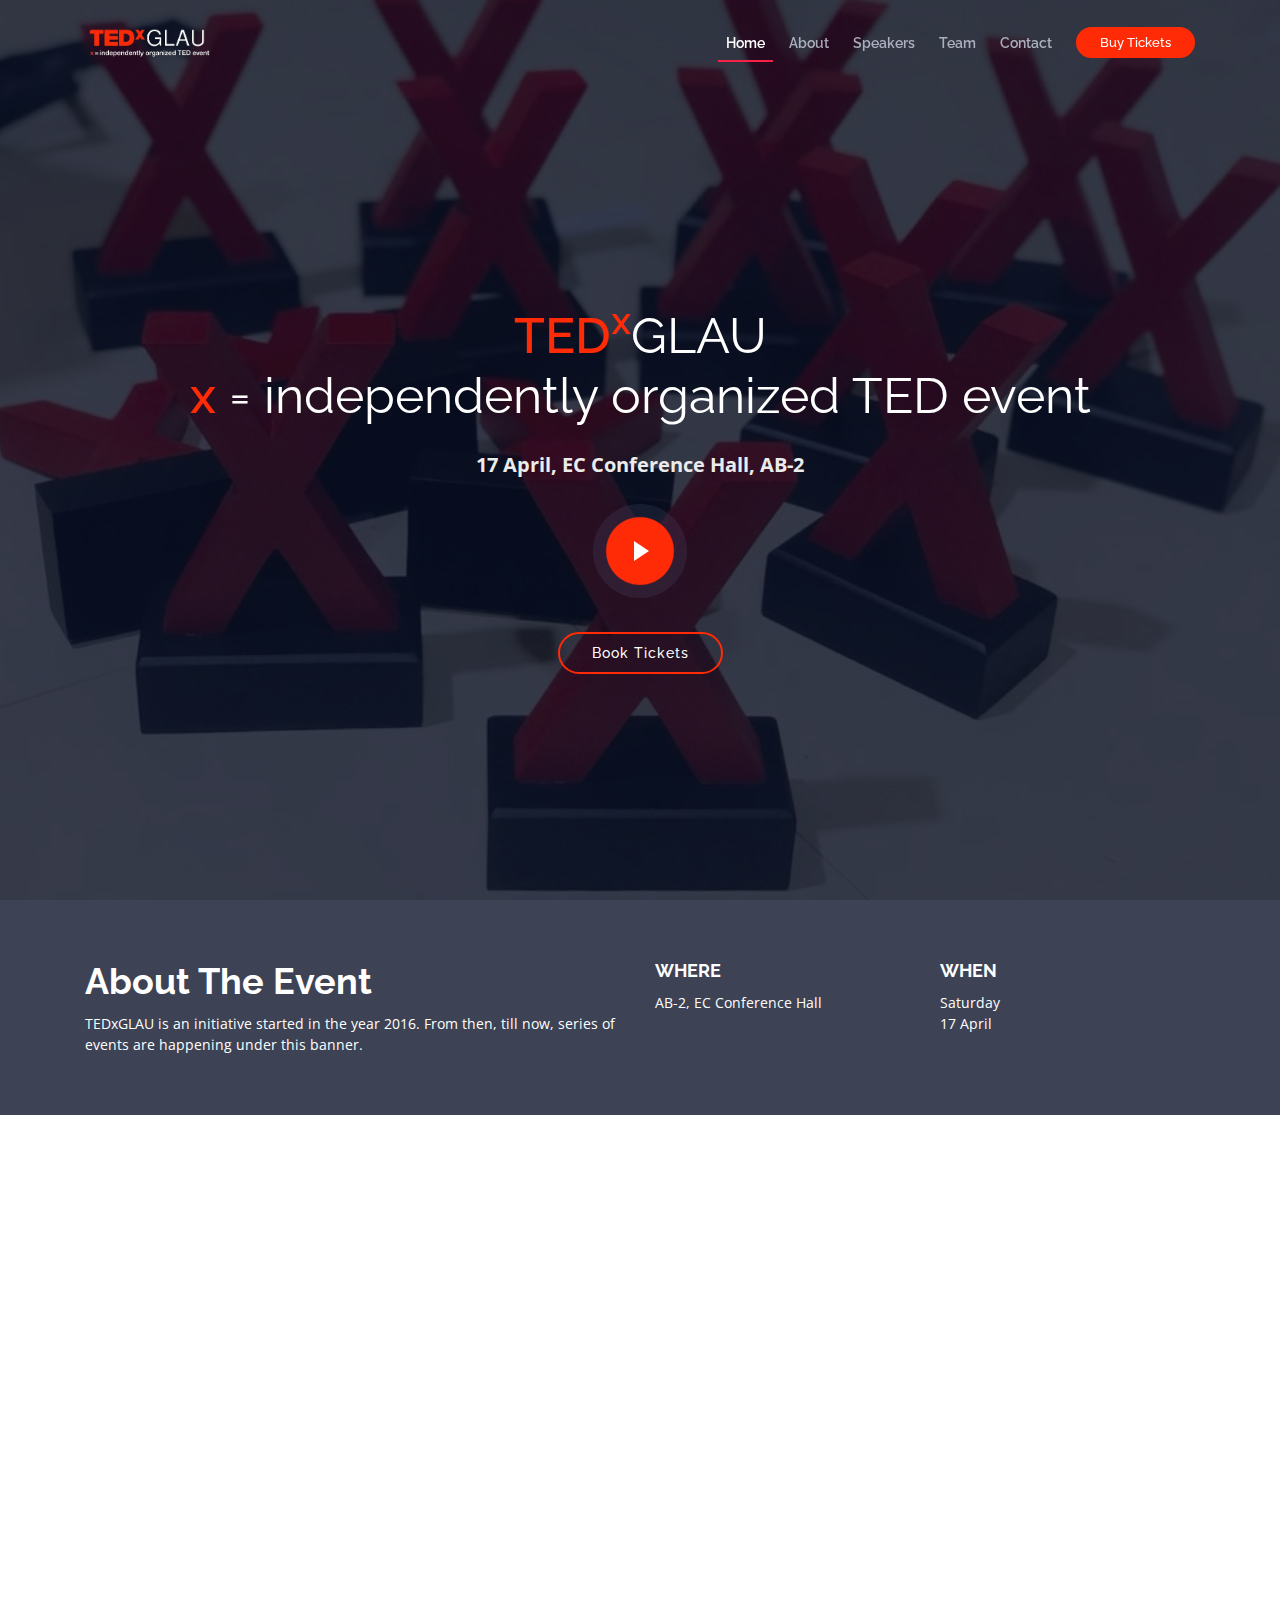
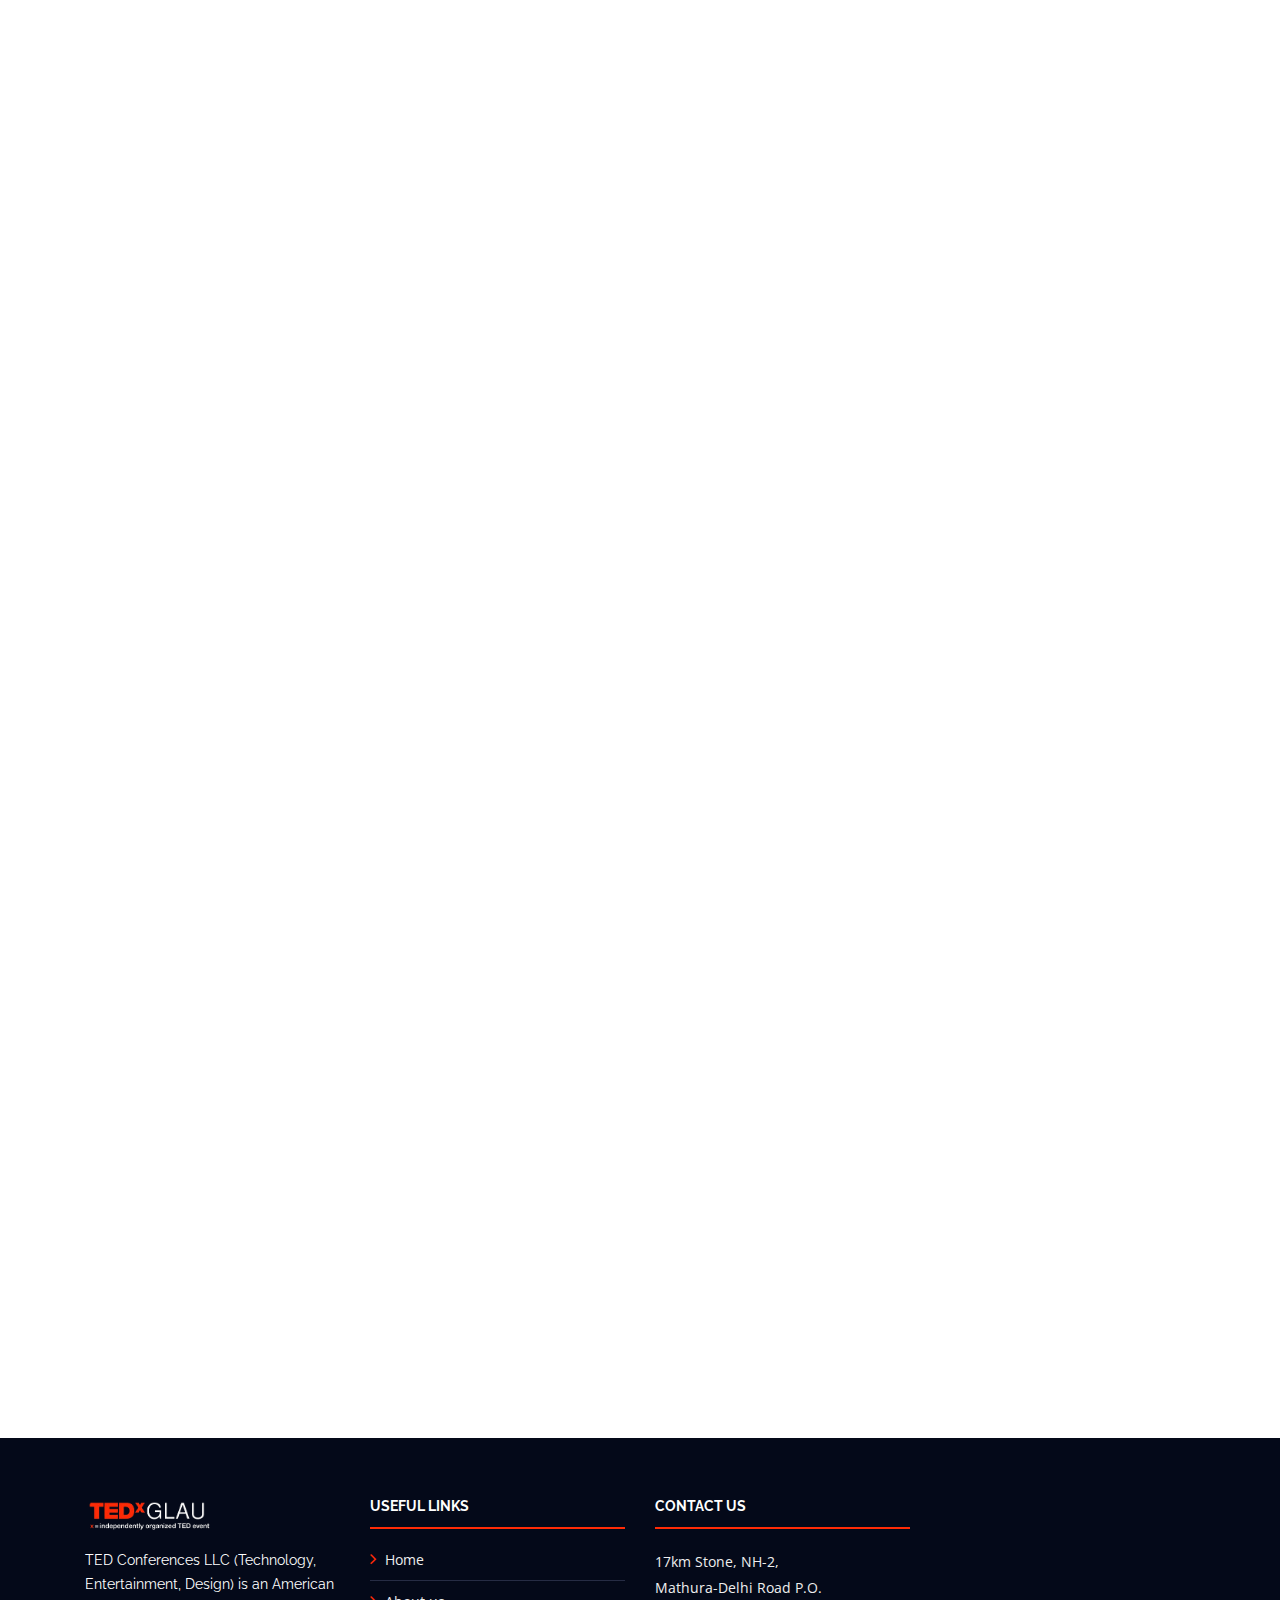
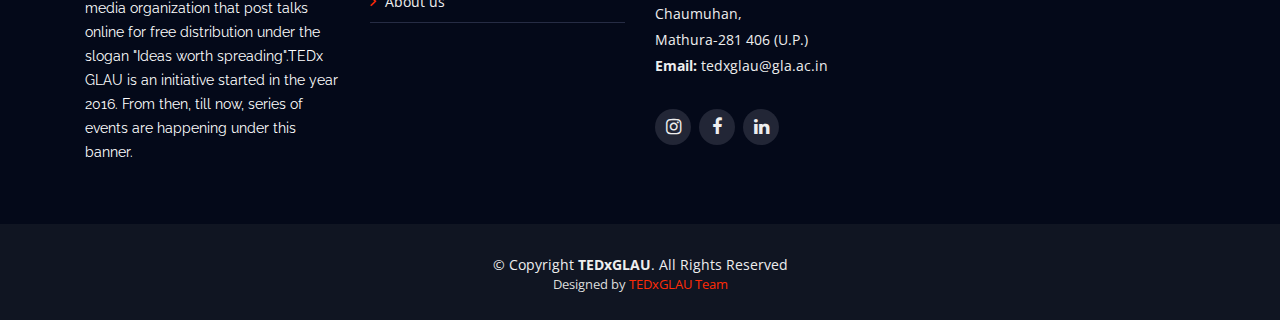
==== index.html @ 3702d68f "COMMIT" ====
<!DOCTYPE html>
<html lang="en">

<head>
  <meta charset="utf-8">
  <title>TEDxGLAU</title>
  <meta content="width=device-width, initial-scale=1.0" name="viewport">
  <meta content="" name="keywords">
  <meta content="" name="description">

  <!-- Favicons -->
  <link href="img/favivon.png" rel="icon">
  <link href="img/apple-touch-icon.png" rel="apple-touch-icon">

  <!-- Google Fonts -->
  <link href="https://fonts.googleapis.com/css?family=Open+Sans:300,300i,400,400i,700,700i|Raleway:300,400,500,700,800"
    rel="stylesheet">

  <!-- Bootstrap CSS File -->
  <link href="lib/bootstrap/css/bootstrap.min.css" rel="stylesheet">

  <!-- Libraries CSS Files -->
  <link href="lib/font-awesome/css/font-awesome.min.css" rel="stylesheet">
  <link href="lib/animate/animate.min.css" rel="stylesheet">
  <link href="lib/venobox/venobox.css" rel="stylesheet">
  <link href="lib/owlcarousel/assets/owl.carousel.min.css" rel="stylesheet">

  <!-- Main Stylesheet File -->
  <link href="css/style.css" rel="stylesheet">

  <link rel="stylesheet" type="text/css" href="comingsoon_02/vendor/select2/select2.min.css">
  <link rel="stylesheet" type="text/css" href="comingsoon_02/css/util.css">
	<link rel="stylesheet" type="text/css" href="comingsoon_02/css/main.css">
  

</head>

<body>

  <!--==========================
    Header
  ============================-->
  <header id="header">
    <div class="container">

      <div id="logo" class="pull-left">
        <a href="#intro" class="scrollto"><img class="logo" src="img/ted_logo.png" alt="" title=""></a>
      </div>

      <nav id="nav-menu-container">
        <ul class="nav-menu">
          <li class="menu-active"><a href="#intro">Home</a></li>
          <li><a href="#about">About</a></li>
          <li><a href="#speakers">Speakers</a></li>
          <li><a href="https://mohittiwari-cs18.github.io/TEDx-GLAU/team/tedx/index" target="_blank">Team</a></li>
          
          <li><a href="#contact">Contact</a></li>
          <li class="buy-tickets"><a href="https://www.townscript.com/e/tedxglau-402043" target="blank">Buy Tickets</a></li>
        </ul>
      </nav><!-- #nav-menu-container -->
    </div>
  </header><!-- #header -->

  <!--==========================
    Intro Section
  ============================-->
  <section id="intro">
    <div class="intro-container wow fadeIn">
      <h1 class="mb-4 pb-0"><span>TED<sup>x</sup></span>GLAU<br>
        <span>x</span> = independently organized TED event
      </h1>
      <p class="mb-4 pb-0">17 April, EC Conference Hall, AB-2</p>
      <a href="https://youtu.be/4l8eNdqd1NQ" class="venobox play-btn mb-4" data-vbtype="video"
        data-autoplay="true"></a>
      <a href="https://www.townscript.com/e/tedxglau-402043" target="
      blank" class="about-btn scrollto">Book Tickets</a>
    </div>
  </section>

  <main id="main">

    <!--==========================
      About Section
    ============================-->
    <section id="about">
      <div class="container">
        <div class="row">
          <div class="col-lg-6">
            <h2>About The Event</h2>
            <p>TEDxGLAU is an initiative started in the year 2016. From then, till now, series of events are happening
              under this banner.</p>
          </div>
          <div class="col-lg-3">
            <h3>Where</h3>
            <p>AB-2, EC Conference Hall</p>
          </div>
          <div class="col-lg-3">
            <h3>When</h3>
            <p>Saturday<br>17 April</p>
          </div>
        </div>
      </div>
    </section>



  
      </div>
    </section>

  
    <!--==========================
      Speakers Section
    ============================-->
    <section id="speakers" class="wow fadeInUp">
      <div class="container">
        <div class="section-header">
          <h2>Event Speakers</h2>
          <p>Here are some of our speakers</p>
        </div>

        <div class="row">
          <div class="col-lg-4 col-md-6">
            <div class="speaker">
              <img src="img/speakers/Speaker_1.jpeg" alt="Speaker 1" class="img-fluid">
              <div class="details">
                <h3><a href="speaker-details1.html" target="blank">Sanchit Jain</a></h3>
                <p>Educator</p>
              </div>
            </div>
          </div>
          <div class="col-lg-4 col-md-6">
            <div class="speaker">
              <img src="img/speakers/Speaker_2.jpeg" alt="Speaker 2" class="img-fluid">
              <div class="details">
                <h3><a href="speaker-details2.html" target="blank">Brigadier Jayant Tiwari</a></h3>
                <p>Shaurya Chakra Armed Forces</p>
                
              </div>
            </div>
          </div>
          <div class="col-lg-4 col-md-6">
            <div class="speaker">
              <img src="img/speakers/Speaker_3.jpeg" alt="Speaker 3" class="img-fluid">
              <div class="details">
                <h3><a href="speaker-details3.html" target="blank">Siji Varghese</a></h3>
                <p>Professional Speaker</p>
              </div>
            </div>
          </div>
          <div class="col-lg-4 col-md-6">
            <div class="speaker">
              <img src="img/speakers/Speaker_4.jpeg" alt="Speaker 4" class="img-fluid">
              <div class="details">
                <h3><a href="speaker-details4.html" target="blank">Gupteshwar Pandey</a></h3>
                <p>Civil Services</p>
                
              </div>
            </div>
          </div>
          <div class="col-lg-4 col-md-6">
            <div class="speaker">
              <img src="img/speakers/Speaker_5.jpeg" alt="Speaker 5" class="img-fluid">
              <div class="details">
                <h3><a href="speaker-details5.html">Prakhar Gupta</a></h3>
                <p>Social Commentator</p>
                
              </div>
            </div>
          </div>
          <div class="col-lg-4 col-md-6">
            <div class="speaker">
              <img src="img/speakers/2.jpeg" alt="Speaker 6" class="img-fluid">
              <div class="details">
                <h3><a href="speaker-details.html">Coming Soon</a></h3>
                <p></p>
               
              </div>
            </div>
          </div>
          <div class="col-lg-4 col-md-6">
            <div class="speaker">
              <img src="img/speakers/2.jpeg" alt="Speaker 6" class="img-fluid">
              <div class="details">
                <h3><a href="speaker-details.html">Coming Soon</a></h3>
                <p></p>
               
              </div>
            </div>
          </div>
          <div class="col-lg-4 col-md-6">
            <div class="speaker">
              <img src="img/speakers/2.jpeg" alt="Speaker 6" class="img-fluid">
              <div class="details">
                <h3><a href="speaker-details.html">Coming Soon</a></h3>
                <p></p>
               
              </div>
            </div>
          </div>
          <div class="col-lg-4 col-md-6">
            <div class="speaker">
              <img src="img/speakers/2.jpeg" alt="Speaker 6" class="img-fluid">
              <div class="details">
                <h3><a href="speaker-details.html">Coming Soon</a></h3>
                <p></p>
               
              </div>
            </div>
          </div>
          <!-- <div class="col-lg-4 col-md-6">
            <div class="speaker">
              <img src="img/speakers/2.jpeg" alt="Speaker 6" class="img-fluid">
              <div class="details">
                <h3><a href="speaker-details.html">Coming Soon</a></h3>
                <p></p>
               
              </div>
            </div>
          </div> -->
        </div>
      </div>

    </section>


    <!--==========================
      Sponsors Section
    ============================-->
<!--     <section id="supporters" class="section-with-bg wow fadeInUp">

      <div class="container">
        <div class="section-header">
          <h2>History</h2>
        </div>

        <div class="row no-gutters supporters-wrap clearfix">
 -->


<!--           <div class="col-lg-3 col-md-4 col-xs-6">
            <div class="supporter-logo">
              <a href="tedx1.html" target="blank"> <img src="img/TEDxGLAU-1.03.png" class="img-fluid" alt=""> </a>
            </div>
          </div>

          <div class="col-lg-3 col-md-4 col-xs-6">
            <div class="supporter-logo">
              <a href="tedx2.html" target="blank"> <img src="img/TEDxGLAU-2.03.png" class="img-fluid" alt=""> </a>
            </div>
          </div>

          <div class="col-lg-3 col-md-4 col-xs-6">
            <div class="supporter-logo">
              <a href="tedx3.html" target="blank"> <img src="img/TEDxGLAU-3.03.png" class="img-fluid" alt=""> </a>
            </div>
          </div>

          <div class="col-lg-3 col-md-4 col-xs-6">
            <div class="supporter-logo">
              <a href="tedx4.html" target="blank"> <img src="img/TEDxGLAU-4.03.png" class="img-fluid" alt=""> </a>
            </div>
          </div>
 -->
        </div>

      </div>

    </section>





    <!--==========================
      Contact Section
    ============================-->
    <section id="contact" class="section-bg wow fadeInUp">

      <div class="container">

        <div class="section-header">
          <h2>Contact Us</h2>
          <p style="margin-top: 50px;"><a
              href="https://docs.google.com/forms/d/e/1FAIpQLSdhLRfPQvOQuUZFHPw3JfXCn97qL8sDsC7dD4DRMvxOkjEzug/viewform?usp=sf_link"
              target="blank">Click Here</a>
          </p>
        </div>

        <div class="row contact-info">

          <div class="col-md-4">
            <div class="contact-address">
              <i class="ion-ios-location-outline"></i>
              <h3>Address</h3>
              <address>17km Stone, NH-2,<br> Mathura-Delhi Road P.O. Chaumuhan,<br> Mathura-281 406 (U.P.)<br></address>
            </div>
          </div>

          <div class="col-md-4">
            <div class="contact-phone">
              <i class="ion-ios-telephone-outline"></i>
              <h3>Phone Number</h3>
              <p><a href="tel:+155895548855">+91 7417481655</a></p>
            </div>
          </div>

          <div class="col-md-4">
            <div class="contact-email">
              <i class="ion-ios-email-outline"></i>
              <h3>Email</h3>
              <p><a href="mailto:info@example.com">tedxglau@gla.ac.in</a></p>
            </div>
          </div>

        </div>

      </div>
    </section><!-- #contact -->

  </main>


  <!--==========================
    Footer
  ============================-->
  <footer id="footer">
    <div class="footer-top">
      <div class="container">
        <div class="row">

          <div class="col-lg-3 col-md-6 footer-info">
            <img src="img/ted_logo.png" alt="TheEvenet">
            <p>TED Conferences LLC (Technology, Entertainment, Design) is an American media organization that post talks
              online for free distribution under the slogan "Ideas worth spreading".TEDx GLAU is an initiative started
              in the year 2016. From then, till now, series of events are happening under this banner.
            </p>
          </div>

          <div class="col-lg-3 col-md-6 footer-links">
            <h4>Useful Links</h4>
            <ul>
              <li><i class="fa fa-angle-right"></i> <a href="#">Home</a></li>
              <li><i class="fa fa-angle-right"></i> <a href="#">About us</a></li>
            
            </ul>
          </div>

          <div class="col-lg-3 col-md-6 footer-contact">
            <h4>Contact Us</h4>
            <p>
              17km Stone, NH-2,<br> Mathura-Delhi Road P.O. Chaumuhan,<br> Mathura-281 406 (U.P.)<br>
              <!-- <strong>Phone:</strong> +1 5589 55488 55<br> -->
              <strong>Email:</strong> tedxglau@gla.ac.in<br>
            </p>

            <div class="social-links">
              
              <a href="https://www.instagram.com/tedxglau/"  target="blank" class="instagram"><i class="fa fa-instagram"></i></a>
              <a href="https://www.facebook.com/tedxglau"  target="blank" class="facebook"><i class="fa fa-facebook"></i></a>
              <a href="https://www.linkedin.com/company/tedxglau/about/" target="blank" class="linkedin"><i class="fa fa-linkedin"></i></a>
            </div>

          </div>

        </div>
      </div>
    </div>

    <div class="container">
      <div class="copyright">
        &copy; Copyright <strong>TEDxGLAU</strong>. All Rights Reserved
      </div>
      <div class="credits">

        Designed by <a href="#">TEDxGLAU Team</a>
      </div>
    </div>
  </footer><!-- #footer -->

  <a href="#" class="back-to-top"><i class="fa fa-angle-up"></i></a>

  <!-- JavaScript Libraries -->
  <script src="lib/jquery/jquery.min.js"></script>
  <script src="lib/jquery/jquery-migrate.min.js"></script>
  <script src="lib/bootstrap/js/bootstrap.bundle.min.js"></script>
  <script src="lib/easing/easing.min.js"></script>
  <script src="lib/superfish/hoverIntent.js"></script>
  <script src="lib/superfish/superfish.min.js"></script>
  <script src="lib/wow/wow.min.js"></script>
  <script src="lib/venobox/venobox.min.js"></script>
  <script src="lib/owlcarousel/owl.carousel.min.js"></script>


  <!-- Contact Form JavaScript File -->
  <script src="contactform/contactform.js"></script>

  <!-- Template Main Javascript File -->
  <script src="js/main.js"></script>

</body>

</html>
---- lib/venobox/venobox.css ----
/* ------ venobox.css --------*/
.vbox-overlay *, .vbox-overlay *:before, .vbox-overlay *:after{
    -webkit-backface-visibility: hidden;
    -webkit-box-sizing:border-box;
    -moz-box-sizing:border-box;
    box-sizing:border-box;
}
.vbox-overlay * { 
    -webkit-backface-visibility: visible;
    backface-visibility: visible;
}
.vbox-overlay{
    display: -webkit-flex;
    display: flex;
    -webkit-flex-direction: column;
    flex-direction: column;
    -webkit-justify-content: center;
    justify-content: center;
    -webkit-align-items: center;
    align-items: center;
    position: fixed;
    left: 0;
    top: 0;
    bottom: 0;
    right: 0;
    z-index: 1040;
    -webkit-transform:translateZ(1000px);
    transform: translateZ(1000px);
    transform-style: preserve-3d;
}

/* ----- navigation ----- */
.vbox-title{
    width: 100%;
    height: 40px;
    float: left;
    text-align: center;
    line-height: 28px;
    font-size: 12px;
    padding: 6px 40px;
    overflow: hidden;
    position: fixed;
    display: none;
    left: 0;
    z-index: 1050;
}
.vbox-close{
    cursor: pointer;
    position: fixed;
    top: 15px;
    right: 15px;
    width: 48px;
    height: 48px;
    display: block;
    background-position:10px center;
    overflow: hidden;
    font-size: 48px;
    line-height: 1;
    text-align: center;
    z-index: 1050;
}
.vbox-num{
    cursor: pointer;
    position: fixed;
    left: 0;
    height: 40px;
    display: block;
    overflow: hidden;
    line-height: 28px;
    font-size: 12px;
    padding: 6px 10px;
    display: none;
    z-index: 1050;
}
/* ----- navigation ARROWS ----- */
.vbox-next, .vbox-prev{
    position: fixed;
    top: 50%;
    margin-top: -15px;
    overflow: hidden;
    cursor: pointer;
    display: block;
    width: 45px;
    height: 45px;
    z-index: 1050;
}
.vbox-next span, .vbox-prev span{
    position: relative;
    width: 20px;
    height: 20px;
    border: 2px solid transparent;
    border-top-color: #B6B6B6;
    border-right-color: #B6B6B6;
    text-indent: -100px;
    position: absolute;
    top: 8px;
    display: block;
}
.vbox-prev{
    left: 15px;
}
.vbox-next{
    right: 30px;
}
.vbox-prev span{
    left: 10px;
    -ms-transform: rotate(-135deg);
    -webkit-transform: rotate(-135deg);
    transform: rotate(-135deg);
}
.vbox-next span{
    -ms-transform: rotate(45deg);
    -webkit-transform: rotate(45deg);
    transform: rotate(45deg);
    right: 10px;
}
/* ------- inline window ------ */
.vbox-inline{
    width: 420px;
    height: 315px;
    height: 70vh;
    padding: 10px;
    background: #fff;
    margin: 0 auto;
    overflow: auto;
    text-align: left;
}
/* ------- Video & iFrames window ------ */
.venoframe{
    max-width: 100%;
    width: 100%;
    border: none;
    width: 100%;
    height: 260px;
    height: 70vh;
}
.venoframe.vbvid{
    height: 260px;
}
@media (min-width: 768px) {
    .venoframe, .vbox-inline{
        width: 90%;
        height: 360px;
        height: 70vh;
    }
    .venoframe.vbvid{
        width: 640px;
        height: 360px;
    }
}
@media (min-width: 992px) {
    .venoframe, .vbox-inline{
        max-width: 1200px;
        width: 80%;
        height: 540px;
        height: 70vh;
    }
    .venoframe.vbvid{
        width: 960px;
        height: 540px;
    }
}
/* 
Please do NOT edit this part! 
or at least read this note: http://i.imgur.com/7C0ws9e.gif
*/
.vbox-open{
    overflow: hidden;
}
.vbox-container{
    position: absolute;
    left: 0;
    right: 0;
    top: 0;
    bottom: 0;
    overflow-x: hidden;
    overflow-y: auto;
    overflow-scrolling: touch;
    -webkit-overflow-scrolling: touch;
    z-index: 20;
    max-height: 100%;

}

.vbox-content{
    text-align: center;
    float: left;
    width: 100%;
    position: relative;
    overflow: hidden;
    padding: 20px 10px;
}
.vbox-container img{
    max-width: 100%;
    height: auto;
}
.figlio{
    max-width: 100%;
    text-align: initial;
    border: 8px solid rgba(255, 255, 255, 0.4);
}
img.figlio{
    -webkit-user-select: none;
-khtml-user-select: none;
-moz-user-select: none;
-o-user-select: none;
user-select: none;
}
.vbox-content.swipe-left{
    margin-left: -200px !important;
}
.vbox-content.swipe-right{
    margin-left: 200px !important;
}
.animated{
    webkit-transition: margin 300ms ease-out;
    transition: margin 300ms ease-out;
}
.animate-in{
    opacity: 1;
}
.animate-out{
    opacity: 0;
}
/* ---------- preloader ----------
 * SPINKIT 
 * http://tobiasahlin.com/spinkit/
-------------------------------- */
.sk-double-bounce,.sk-rotating-plane{width:40px;height:40px;margin:40px auto}.sk-rotating-plane{background-color:#333;-webkit-animation:sk-rotatePlane 1.2s infinite ease-in-out;animation:sk-rotatePlane 1.2s infinite ease-in-out}@-webkit-keyframes sk-rotatePlane{0%{-webkit-transform:perspective(120px) rotateX(0) rotateY(0);transform:perspective(120px) rotateX(0) rotateY(0)}50%{-webkit-transform:perspective(120px) rotateX(-180.1deg) rotateY(0);transform:perspective(120px) rotateX(-180.1deg) rotateY(0)}100%{-webkit-transform:perspective(120px) rotateX(-180deg) rotateY(-179.9deg);transform:perspective(120px) rotateX(-180deg) rotateY(-179.9deg)}}@keyframes sk-rotatePlane{0%{-webkit-transform:perspective(120px) rotateX(0) rotateY(0);transform:perspective(120px) rotateX(0) rotateY(0)}50%{-webkit-transform:perspective(120px) rotateX(-180.1deg) rotateY(0);transform:perspective(120px) rotateX(-180.1deg) rotateY(0)}100%{-webkit-transform:perspective(120px) rotateX(-180deg) rotateY(-179.9deg);transform:perspective(120px) rotateX(-180deg) rotateY(-179.9deg)}}.sk-double-bounce{position:relative}.sk-double-bounce .sk-child{width:100%;height:100%;border-radius:50%;background-color:#333;opacity:.6;position:absolute;top:0;left:0;-webkit-animation:sk-doubleBounce 2s infinite ease-in-out;animation:sk-doubleBounce 2s infinite ease-in-out}.sk-chasing-dots .sk-child,.sk-spinner-pulse,.sk-three-bounce .sk-child{background-color:#333;border-radius:100%}.sk-double-bounce .sk-double-bounce2{-webkit-animation-delay:-1s;animation-delay:-1s}@-webkit-keyframes sk-doubleBounce{0%,100%{-webkit-transform:scale(0);transform:scale(0)}50%{-webkit-transform:scale(1);transform:scale(1)}}@keyframes sk-doubleBounce{0%,100%{-webkit-transform:scale(0);transform:scale(0)}50%{-webkit-transform:scale(1);transform:scale(1)}}.sk-wave{margin:40px auto;width:50px;height:40px;text-align:center;font-size:10px}.sk-wave .sk-rect{background-color:#333;height:100%;width:6px;display:inline-block;-webkit-animation:sk-waveStretchDelay 1.2s infinite ease-in-out;animation:sk-waveStretchDelay 1.2s infinite ease-in-out}.sk-wave .sk-rect1{-webkit-animation-delay:-1.2s;animation-delay:-1.2s}.sk-wave .sk-rect2{-webkit-animation-delay:-1.1s;animation-delay:-1.1s}.sk-wave .sk-rect3{-webkit-animation-delay:-1s;animation-delay:-1s}.sk-wave .sk-rect4{-webkit-animation-delay:-.9s;animation-delay:-.9s}.sk-wave .sk-rect5{-webkit-animation-delay:-.8s;animation-delay:-.8s}@-webkit-keyframes sk-waveStretchDelay{0%,100%,40%{-webkit-transform:scaleY(.4);transform:scaleY(.4)}20%{-webkit-transform:scaleY(1);transform:scaleY(1)}}@keyframes sk-waveStretchDelay{0%,100%,40%{-webkit-transform:scaleY(.4);transform:scaleY(.4)}20%{-webkit-transform:scaleY(1);transform:scaleY(1)}}.sk-wandering-cubes{margin:40px auto;width:40px;height:40px;position:relative}.sk-wandering-cubes .sk-cube{background-color:#333;width:10px;height:10px;position:absolute;top:0;left:0;-webkit-animation:sk-wanderingCube 1.8s ease-in-out -1.8s infinite both;animation:sk-wanderingCube 1.8s ease-in-out -1.8s infinite both}.sk-chasing-dots,.sk-spinner-pulse{width:40px;height:40px;margin:40px auto}.sk-wandering-cubes .sk-cube2{-webkit-animation-delay:-.9s;animation-delay:-.9s}@-webkit-keyframes sk-wanderingCube{0%{-webkit-transform:rotate(0);transform:rotate(0)}25%{-webkit-transform:translateX(30px) rotate(-90deg) scale(.5);transform:translateX(30px) rotate(-90deg) scale(.5)}50%{-webkit-transform:translateX(30px) translateY(30px) rotate(-179deg);transform:translateX(30px) translateY(30px) rotate(-179deg)}50.1%{-webkit-transform:translateX(30px) translateY(30px) rotate(-180deg);transform:translateX(30px) translateY(30px) rotate(-180deg)}75%{-webkit-transform:translateX(0) translateY(30px) rotate(-270deg) scale(.5);transform:translateX(0) translateY(30px) rotate(-270deg) scale(.5)}100%{-webkit-transform:rotate(-360deg);transform:rotate(-360deg)}}@keyframes sk-wanderingCube{0%{-webkit-transform:rotate(0);transform:rotate(0)}25%{-webkit-transform:translateX(30px) rotate(-90deg) scale(.5);transform:translateX(30px) rotate(-90deg) scale(.5)}50%{-webkit-transform:translateX(30px) translateY(30px) rotate(-179deg);transform:translateX(30px) translateY(30px) rotate(-179deg)}50.1%{-webkit-transform:translateX(30px) translateY(30px) rotate(-180deg);transform:translateX(30px) translateY(30px) rotate(-180deg)}75%{-webkit-transform:translateX(0) translateY(30px) rotate(-270deg) scale(.5);transform:translateX(0) translateY(30px) rotate(-270deg) scale(.5)}100%{-webkit-transform:rotate(-360deg);transform:rotate(-360deg)}}.sk-spinner-pulse{-webkit-animation:sk-pulseScaleOut 1s infinite ease-in-out;animation:sk-pulseScaleOut 1s infinite ease-in-out}@-webkit-keyframes sk-pulseScaleOut{0%{-webkit-transform:scale(0);transform:scale(0)}100%{-webkit-transform:scale(1);transform:scale(1);opacity:0}}@keyframes sk-pulseScaleOut{0%{-webkit-transform:scale(0);transform:scale(0)}100%{-webkit-transform:scale(1);transform:scale(1);opacity:0}}.sk-chasing-dots{position:relative;text-align:center;-webkit-animation:sk-chasingDotsRotate 2s infinite linear;animation:sk-chasingDotsRotate 2s infinite linear}.sk-chasing-dots .sk-child{width:60%;height:60%;display:inline-block;position:absolute;top:0;-webkit-animation:sk-chasingDotsBounce 2s infinite ease-in-out;animation:sk-chasingDotsBounce 2s infinite ease-in-out}.sk-chasing-dots .sk-dot2{top:auto;bottom:0;-webkit-animation-delay:-1s;animation-delay:-1s}@-webkit-keyframes sk-chasingDotsRotate{100%{-webkit-transform:rotate(360deg);transform:rotate(360deg)}}@keyframes sk-chasingDotsRotate{100%{-webkit-transform:rotate(360deg);transform:rotate(360deg)}}@-webkit-keyframes sk-chasingDotsBounce{0%,100%{-webkit-transform:scale(0);transform:scale(0)}50%{-webkit-transform:scale(1);transform:scale(1)}}@keyframes sk-chasingDotsBounce{0%,100%{-webkit-transform:scale(0);transform:scale(0)}50%{-webkit-transform:scale(1);transform:scale(1)}}.sk-three-bounce{margin:40px auto;width:80px;text-align:center}.sk-three-bounce .sk-child{width:20px;height:20px;display:inline-block;-webkit-animation:sk-three-bounce 1.4s ease-in-out 0s infinite both;animation:sk-three-bounce 1.4s ease-in-out 0s infinite both}.sk-circle .sk-child:before,.sk-fading-circle .sk-circle:before{display:block;border-radius:100%;content:'';background-color:#333}.sk-three-bounce .sk-bounce1{-webkit-animation-delay:-.32s;animation-delay:-.32s}.sk-three-bounce .sk-bounce2{-webkit-animation-delay:-.16s;animation-delay:-.16s}@-webkit-keyframes sk-three-bounce{0%,100%,80%{-webkit-transform:scale(0);transform:scale(0)}40%{-webkit-transform:scale(1);transform:scale(1)}}@keyframes sk-three-bounce{0%,100%,80%{-webkit-transform:scale(0);transform:scale(0)}40%{-webkit-transform:scale(1);transform:scale(1)}}.sk-circle{margin:40px auto;width:40px;height:40px;position:relative}.sk-circle .sk-child{width:100%;height:100%;position:absolute;left:0;top:0}.sk-circle .sk-child:before{margin:0 auto;width:15%;height:15%;-webkit-animation:sk-circleBounceDelay 1.2s infinite ease-in-out both;animation:sk-circleBounceDelay 1.2s infinite ease-in-out both}.sk-circle .sk-circle2{-webkit-transform:rotate(30deg);-ms-transform:rotate(30deg);transform:rotate(30deg)}.sk-circle .sk-circle3{-webkit-transform:rotate(60deg);-ms-transform:rotate(60deg);transform:rotate(60deg)}.sk-circle .sk-circle4{-webkit-transform:rotate(90deg);-ms-transform:rotate(90deg);transform:rotate(90deg)}.sk-circle .sk-circle5{-webkit-transform:rotate(120deg);-ms-transform:rotate(120deg);transform:rotate(120deg)}.sk-circle .sk-circle6{-webkit-transform:rotate(150deg);-ms-transform:rotate(150deg);transform:rotate(150deg)}.sk-circle .sk-circle7{-webkit-transform:rotate(180deg);-ms-transform:rotate(180deg);transform:rotate(180deg)}.sk-circle .sk-circle8{-webkit-transform:rotate(210deg);-ms-transform:rotate(210deg);transform:rotate(210deg)}.sk-circle .sk-circle9{-webkit-transform:rotate(240deg);-ms-transform:rotate(240deg);transform:rotate(240deg)}.sk-circle .sk-circle10{-webkit-transform:rotate(270deg);-ms-transform:rotate(270deg);transform:rotate(270deg)}.sk-circle .sk-circle11{-webkit-transform:rotate(300deg);-ms-transform:rotate(300deg);transform:rotate(300deg)}.sk-circle .sk-circle12{-webkit-transform:rotate(330deg);-ms-transform:rotate(330deg);transform:rotate(330deg)}.sk-circle .sk-circle2:before{-webkit-animation-delay:-1.1s;animation-delay:-1.1s}.sk-circle .sk-circle3:before{-webkit-animation-delay:-1s;animation-delay:-1s}.sk-circle .sk-circle4:before{-webkit-animation-delay:-.9s;animation-delay:-.9s}.sk-circle .sk-circle5:before{-webkit-animation-delay:-.8s;animation-delay:-.8s}.sk-circle .sk-circle6:before{-webkit-animation-delay:-.7s;animation-delay:-.7s}.sk-circle .sk-circle7:before{-webkit-animation-delay:-.6s;animation-delay:-.6s}.sk-circle .sk-circle8:before{-webkit-animation-delay:-.5s;animation-delay:-.5s}.sk-circle .sk-circle9:before{-webkit-animation-delay:-.4s;animation-delay:-.4s}.sk-circle .sk-circle10:before{-webkit-animation-delay:-.3s;animation-delay:-.3s}.sk-circle .sk-circle11:before{-webkit-animation-delay:-.2s;animation-delay:-.2s}.sk-circle .sk-circle12:before{-webkit-animation-delay:-.1s;animation-delay:-.1s}@-webkit-keyframes sk-circleBounceDelay{0%,100%,80%{-webkit-transform:scale(0);transform:scale(0)}40%{-webkit-transform:scale(1);transform:scale(1)}}@keyframes sk-circleBounceDelay{0%,100%,80%{-webkit-transform:scale(0);transform:scale(0)}40%{-webkit-transform:scale(1);transform:scale(1)}}.sk-cube-grid{width:40px;height:40px;margin:40px auto}.sk-cube-grid .sk-cube{width:33.33%;height:33.33%;background-color:#333;float:left;-webkit-animation:sk-cubeGridScaleDelay 1.3s infinite ease-in-out;animation:sk-cubeGridScaleDelay 1.3s infinite ease-in-out}.sk-cube-grid .sk-cube1{-webkit-animation-delay:.2s;animation-delay:.2s}.sk-cube-grid .sk-cube2{-webkit-animation-delay:.3s;animation-delay:.3s}.sk-cube-grid .sk-cube3{-webkit-animation-delay:.4s;animation-delay:.4s}.sk-cube-grid .sk-cube4{-webkit-animation-delay:.1s;animation-delay:.1s}.sk-cube-grid .sk-cube5{-webkit-animation-delay:.2s;animation-delay:.2s}.sk-cube-grid .sk-cube6{-webkit-animation-delay:.3s;animation-delay:.3s}.sk-cube-grid .sk-cube7{-webkit-animation-delay:0ms;animation-delay:0ms}.sk-cube-grid .sk-cube8{-webkit-animation-delay:.1s;animation-delay:.1s}.sk-cube-grid .sk-cube9{-webkit-animation-delay:.2s;animation-delay:.2s}@-webkit-keyframes sk-cubeGridScaleDelay{0%,100%,70%{-webkit-transform:scale3D(1,1,1);transform:scale3D(1,1,1)}35%{-webkit-transform:scale3D(0,0,1);transform:scale3D(0,0,1)}}@keyframes sk-cubeGridScaleDelay{0%,100%,70%{-webkit-transform:scale3D(1,1,1);transform:scale3D(1,1,1)}35%{-webkit-transform:scale3D(0,0,1);transform:scale3D(0,0,1)}}.sk-fading-circle{margin:40px auto;width:40px;height:40px;position:relative}.sk-fading-circle .sk-circle{width:100%;height:100%;position:absolute;left:0;top:0}.sk-fading-circle .sk-circle:before{margin:0 auto;width:15%;height:15%;-webkit-animation:sk-circleFadeDelay 1.2s infinite ease-in-out both;animation:sk-circleFadeDelay 1.2s infinite ease-in-out both}.sk-fading-circle .sk-circle2{-webkit-transform:rotate(30deg);-ms-transform:rotate(30deg);transform:rotate(30deg)}.sk-fading-circle .sk-circle3{-webkit-transform:rotate(60deg);-ms-transform:rotate(60deg);transform:rotate(60deg)}.sk-fading-circle .sk-circle4{-webkit-transform:rotate(90deg);-ms-transform:rotate(90deg);transform:rotate(90deg)}.sk-fading-circle .sk-circle5{-webkit-transform:rotate(120deg);-ms-transform:rotate(120deg);transform:rotate(120deg)}.sk-fading-circle .sk-circle6{-webkit-transform:rotate(150deg);-ms-transform:rotate(150deg);transform:rotate(150deg)}.sk-fading-circle .sk-circle7{-webkit-transform:rotate(180deg);-ms-transform:rotate(180deg);transform:rotate(180deg)}.sk-fading-circle .sk-circle8{-webkit-transform:rotate(210deg);-ms-transform:rotate(210deg);transform:rotate(210deg)}.sk-fading-circle .sk-circle9{-webkit-transform:rotate(240deg);-ms-transform:rotate(240deg);transform:rotate(240deg)}.sk-fading-circle .sk-circle10{-webkit-transform:rotate(270deg);-ms-transform:rotate(270deg);transform:rotate(270deg)}.sk-fading-circle .sk-circle11{-webkit-transform:rotate(300deg);-ms-transform:rotate(300deg);transform:rotate(300deg)}.sk-fading-circle .sk-circle12{-webkit-transform:rotate(330deg);-ms-transform:rotate(330deg);transform:rotate(330deg)}.sk-fading-circle .sk-circle2:before{-webkit-animation-delay:-1.1s;animation-delay:-1.1s}.sk-fading-circle .sk-circle3:before{-webkit-animation-delay:-1s;animation-delay:-1s}.sk-fading-circle .sk-circle4:before{-webkit-animation-delay:-.9s;animation-delay:-.9s}.sk-fading-circle .sk-circle5:before{-webkit-animation-delay:-.8s;animation-delay:-.8s}.sk-fading-circle .sk-circle6:before{-webkit-animation-delay:-.7s;animation-delay:-.7s}.sk-fading-circle .sk-circle7:before{-webkit-animation-delay:-.6s;animation-delay:-.6s}.sk-fading-circle .sk-circle8:before{-webkit-animation-delay:-.5s;animation-delay:-.5s}.sk-fading-circle .sk-circle9:before{-webkit-animation-delay:-.4s;animation-delay:-.4s}.sk-fading-circle .sk-circle10:before{-webkit-animation-delay:-.3s;animation-delay:-.3s}.sk-fading-circle .sk-circle11:before{-webkit-animation-delay:-.2s;animation-delay:-.2s}.sk-fading-circle .sk-circle12:before{-webkit-animation-delay:-.1s;animation-delay:-.1s}@-webkit-keyframes sk-circleFadeDelay{0%,100%,39%{opacity:0}40%{opacity:1}}@keyframes sk-circleFadeDelay{0%,100%,39%{opacity:0}40%{opacity:1}}.sk-folding-cube{margin:40px auto;width:40px;height:40px;position:relative;-webkit-transform:rotateZ(45deg);transform:rotateZ(45deg)}.sk-folding-cube .sk-cube{float:left;width:50%;height:50%;position:relative;-webkit-transform:scale(1.1);-ms-transform:scale(1.1);transform:scale(1.1)}.sk-folding-cube .sk-cube:before{content:'';position:absolute;top:0;left:0;width:100%;height:100%;background-color:#333;-webkit-animation:sk-foldCubeAngle 2.4s infinite linear both;animation:sk-foldCubeAngle 2.4s infinite linear both;-webkit-transform-origin:100% 100%;-ms-transform-origin:100% 100%;transform-origin:100% 100%}.sk-folding-cube .sk-cube2{-webkit-transform:scale(1.1) rotateZ(90deg);transform:scale(1.1) rotateZ(90deg)}.sk-folding-cube .sk-cube3{-webkit-transform:scale(1.1) rotateZ(180deg);transform:scale(1.1) rotateZ(180deg)}.sk-folding-cube .sk-cube4{-webkit-transform:scale(1.1) rotateZ(270deg);transform:scale(1.1) rotateZ(270deg)}.sk-folding-cube .sk-cube2:before{-webkit-animation-delay:.3s;animation-delay:.3s}.sk-folding-cube .sk-cube3:before{-webkit-animation-delay:.6s;animation-delay:.6s}.sk-folding-cube .sk-cube4:before{-webkit-animation-delay:.9s;animation-delay:.9s}@-webkit-keyframes sk-foldCubeAngle{0%,10%{-webkit-transform:perspective(140px) rotateX(-180deg);transform:perspective(140px) rotateX(-180deg);opacity:0}25%,75%{-webkit-transform:perspective(140px) rotateX(0);transform:perspective(140px) rotateX(0);opacity:1}100%,90%{-webkit-transform:perspective(140px) rotateY(180deg);transform:perspective(140px) rotateY(180deg);opacity:0}}@keyframes sk-foldCubeAngle{0%,10%{-webkit-transform:perspective(140px) rotateX(-180deg);transform:perspective(140px) rotateX(-180deg);opacity:0}25%,75%{-webkit-transform:perspective(140px) rotateX(0);transform:perspective(140px) rotateX(0);opacity:1}100%,90%{-webkit-transform:perspective(140px) rotateY(180deg);transform:perspective(140px) rotateY(180deg);opacity:0}}
---- css/style.css ----
/*
  Theme Name: TheEvent
  Theme URL: https://bootstrapmade.com/theevent-conference-event-bootstrap-template/
  Author: BootstrapMade.com
  License: https://bootstrapmade.com/license/
*/

/*--------------------------------------------------------------
# General
--------------------------------------------------------------*/

body {
  background: #fff;
  color: #2f3138;
  font-family: "Open Sans", sans-serif;
}


a {
  color: #FF2B06;
  transition: 0.5s;
}

a:hover,
a:active,
a:focus {
  color: #FF2B06;
  outline: none;
  text-decoration: none;
}

p {
  padding: 0;
  margin: 0 0 30px 0;
}

h1,
h2,
h3,
h4,
h5,
h6 {
  font-family: "Raleway", sans-serif;
  font-weight: 400;
  margin: 0 0 20px 0;
  padding: 0;
  color: #0e1b4d;
}

.main-page {
  margin-top: 70px;
}

.wow {
  visibility: hidden;
}

/* Prelaoder */

#preloader {
  position: fixed;
  left: 0;
  top: 0;
  z-index: 999;
  width: 100%;
  height: 100%;
  overflow: visible;
  background: #fff url("../img/preloader.svg") no-repeat center center;
}

/* Back to top button */

.back-to-top {
  position: fixed;
  display: none;
  background: #FF2B06;
  color: #fff;
  width: 40px;
  height: 40px;
  text-align: center;
  border-radius: 50px;
  right: 15px;
  bottom: 15px;
  transition: background 0.5s ease-in-out;
}

.back-to-top i {
  font-size: 24px;
  padding-top: 6px;
}

.back-to-top:focus {
  background: #FF2B06;
  color: #fff;
  outline: none;
}

.back-to-top:hover {
  background: #FF2B06;
  color: #fff;
}

/* Sections Header
--------------------------------*/

.section-header {
  margin-bottom: 60px;
  position: relative;
  padding-bottom: 20px;
}

.section-header::before {
  content: '';
  position: absolute;
  display: block;
  width: 60px;
  height: 5px;
  background: #FF2B06;
  bottom: 0;
  left: calc(50% - 25px);
}

.section-header h2 {
  font-size: 36px;
  text-transform: uppercase;
  text-align: center;
  font-weight: 700;
  margin-bottom: 10px;
}

.section-header p {
  text-align: center;
  padding: 0;
  margin: 0;
  font-size: 18px;
  font-weight: 500;
  color: #9195a2;
}

.section-with-bg {
  background-color: #f6f7fd;
}

/*--------------------------------------------------------------
# Header
--------------------------------------------------------------*/

#header {
  height: 90px;
  padding: 25px 0;
  position: fixed;
  left: 0;
  top: 0;
  right: 0;
  transition: all 0.5s;
  z-index: 997;
}

#header.header-scrolled,
#header.header-fixed {
  background: rgba(6, 12, 34, 0.98);
  height: 70px;
  padding: 15px 0;
  transition: all 0.5s;
}

#header #logo h1 {
  font-size: 36px;
  margin: 0;
  padding: 6px 0;
  line-height: 1;
  font-family: "Raleway", sans-serif;
  font-weight: 700;
  letter-spacing: 3px;
  text-transform: uppercase;
}

#header #logo h1 span {
  color: #f82249;
}

#header #logo h1 a,
#header #logo h1 a:hover {
  color: #fff;
}

#header #logo img {
  padding: 0;
  margin: 0;
  max-height: 40px;
}

/*--------------------------------------------------------------
# Navigation Menu
--------------------------------------------------------------*/

/* Nav Menu Essentials */

.nav-menu,
.nav-menu * {
  margin: 0;
  padding: 0;
  list-style: none;
}

.nav-menu ul {
  position: absolute;
  display: none;
  top: 100%;
  left: 0;
  z-index: 99;
}

.nav-menu li {
  position: relative;
  white-space: nowrap;
}

.nav-menu > li {
  float: left;
}

.nav-menu li:hover > ul,
.nav-menu li.sfHover > ul {
  display: block;
}

.nav-menu ul ul {
  top: 0;
  left: 100%;
}

.nav-menu ul li {
  min-width: 180px;
}

/* Nav Menu Arrows */

.sf-arrows .sf-with-ul {
  padding-right: 30px;
}

.sf-arrows .sf-with-ul:after {
  content: "\f107";
  position: absolute;
  right: 15px;
  font-family: FontAwesome;
  font-style: normal;
  font-weight: normal;
}

.sf-arrows ul .sf-with-ul:after {
  content: "\f105";
}

/* Nav Meu Container */

#nav-menu-container {
  float: right;
  margin: 0;
}

/* Nav Meu Styling */

.nav-menu a {
  padding: 8px;
  text-decoration: none;
  display: inline-block;
  color: rgba(202, 206, 221, 0.8);
  font-family: "Raleway", sans-serif;
  font-weight: 600;
  font-size: 14px;
  outline: none;
}

.nav-menu .menu-active a,
.nav-menu a:hover {
  color: #fff;
}

.nav-menu > li {
  margin-left: 8px;
}

.nav-menu > li > a:before {
  content: "";
  position: absolute;
  width: 0;
  height: 2px;
  bottom: 0;
  left: 0;
  background-color: #f82249;
  visibility: hidden;
  transition: all 0.3s ease-in-out 0s;
}

.nav-menu a:hover:before,
.nav-menu li:hover > a:before,
.nav-menu .menu-active > a:before {
  visibility: visible;
  width: 100%;
}

.nav-menu li.buy-tickets a {
  color: #fff;
  background: #FF2B06;
  padding: 7px 22px;
  border-radius: 50px;
  border: 2px solid #FF2B06;
  transition: all ease-in-out 0.3s;
  font-weight: 500;
  margin-left: 8px;
  margin-top: 2px;
  line-height: 1;
  font-size: 13px;
}

.nav-menu li.buy-tickets a:hover {
  background: none;
}

.nav-menu li.buy-tickets:hover a:before,
.nav-menu li.buy-tickets.menu-active a:before {
  visibility: hidden;
}

.nav-menu ul {
  margin: 4px 0 0 0;
  padding: 10px;
  box-shadow: 0px 0px 30px rgba(127, 137, 161, 0.25);
  background: #fff;
  border-radius: 3px;
}

.nav-menu ul li {
  transition: 0.3s;
}

.nav-menu ul li a {
  padding: 10px;
  color: #060c22;
  transition: 0.3s;
  display: block;
  font-size: 13px;
  text-transform: none;
  border-radius: 3px;
}

.nav-menu ul li:hover > a {
  background: #FF2B06;
  color: #fff;
}

.nav-menu ul ul {
  margin: 0;
}

/* Mobile Nav Toggle */

#mobile-nav-toggle {
  position: fixed;
  right: 0;
  top: 0;
  z-index: 999;
  margin: 15px 15px 0 0;
  border: 0;
  background: none;
  font-size: 24px;
  display: none;
  transition: all 0.4s;
  outline: none;
  cursor: pointer;
}

#mobile-nav-toggle i {
  color: #fff;
}

/* Mobile Nav Styling */

#mobile-nav {
  position: fixed;
  top: 0;
  padding-top: 18px;
  bottom: 0;
  z-index: 998;
  background: rgba(6, 12, 34, 0.9);
  left: -260px;
  width: 260px;
  overflow-y: auto;
  transition: 0.4s;
}

#mobile-nav ul {
  padding: 0;
  margin: 0;
  list-style: none;
}

#mobile-nav ul li {
  position: relative;
}

#mobile-nav ul li a {
  color: #fff;
  font-size: 17px;
  overflow: hidden;
  padding: 10px 22px 10px 15px;
  position: relative;
  text-decoration: none;
  width: 100%;
  display: block;
  outline: none;
}

#mobile-nav ul li a:hover {
  color: #FF2B06;
}

#mobile-nav ul li li {
  padding-left: 30px;
}

#mobile-nav ul .menu-has-children i {
  position: absolute;
  right: 0;
  z-index: 99;
  padding: 15px;
  cursor: pointer;
  color: #fff;
}

#mobile-nav ul .menu-has-children i.fa-chevron-up {
  color: #FF2B06;
}

#mobile-nav ul .menu-item-active {
  color: #FF2B06;
}

#mobile-body-overly {
  width: 100%;
  height: 100%;
  z-index: 997;
  top: 0;
  left: 0;
  position: fixed;
  background: rgba(6, 12, 34, 0.8);
  display: none;
}

/* Mobile Nav body classes */

body.mobile-nav-active {
  overflow: hidden;
}

body.mobile-nav-active #mobile-nav {
  left: 0;
}

body.mobile-nav-active #mobile-nav-toggle {
  color: #fff;
}

/*--------------------------------------------------------------
# Intro Section
--------------------------------------------------------------*/

#intro {
  width: 100%;
  height: 100vh;
  background: url(../img/intro-bg.jpeg) top center;
  background-size: cover;
  overflow: hidden;
  position: relative;
}

#intro:before {
  content: "";
  background: rgba(6, 12, 34, 0.8);
  position: absolute;
  bottom: 0;
  top: 0;
  left: 0;
  right: 0;
}

#intro .intro-container {
  position: absolute;
  bottom: 0;
  left: 0;
  top: 90px;
  right: 0;
  display: -webkit-box;
  display: -ms-flexbox;
  display: flex;
  -webkit-box-pack: center;
  -ms-flex-pack: center;
  justify-content: center;
  -webkit-box-align: center;
  -ms-flex-align: center;
  align-items: center;
  -webkit-box-orient: vertical;
  -webkit-box-direction: normal;
  -ms-flex-direction: column;
  flex-direction: column;
  text-align: center;
  padding: 0 15px;
}

#intro h1 {
  color: #fff;
  font-family: "Raleway", sans-serif;
  font-size: 50px;
  font-weight: 400;
  
}

#intro h1 span {
  color: #FF2B06;
  font-weight:550;
}

#intro p {
  color: #ebebeb;
  font-weight: 700;
  font-size: 20px;
}

#intro .play-btn {
  width: 94px;
  height: 94px;
  background: radial-gradient(#FF2B06 50%, rgba(101, 111, 150, 0.15) 52%);
  border-radius: 50%;
  display: block;
  position: relative;
  overflow: hidden;
}

#intro .play-btn::after {
  content: '';
  position: absolute;
  left: 50%;
  top: 50%;
  -webkit-transform: translateX(-40%) translateY(-50%);
  transform: translateX(-40%) translateY(-50%);
  width: 0;
  height: 0;
  border-top: 10px solid transparent;
  border-bottom: 10px solid transparent;
  border-left: 15px solid #fff;
  z-index: 100;
  transition: all 400ms cubic-bezier(0.55, 0.055, 0.675, 0.19);
}

#intro .play-btn:before {
  content: '';
  position: absolute;
  width: 120px;
  height: 120px;
  -webkit-animation-delay: 0s;
  animation-delay: 0s;
  -webkit-animation: pulsate-btn 2s;
  animation: pulsate-btn 2s;
  -webkit-animation-direction: forwards;
  animation-direction: forwards;
  -webkit-animation-iteration-count: infinite;
  animation-iteration-count: infinite;
  -webkit-animation-timing-function: steps;
  animation-timing-function: steps;
  opacity: 1;
  border-radius: 50%;
  border: 2px solid rgba(163, 163, 163, 0.4);
  top: -15%;
  left: -15%;
  background: rgba(198, 16, 0, 0);
}

#intro .play-btn:hover::after {
  border-left: 15px solid #FF2B06;
  -webkit-transform: scale(20);
  transform: scale(20);
}

#intro .play-btn:hover::before {
  content: '';
  position: absolute;
  left: 50%;
  top: 50%;
  -webkit-transform: translateX(-40%) translateY(-50%);
  transform: translateX(-40%) translateY(-50%);
  width: 0;
  height: 0;
  border: none;
  border-top: 10px solid transparent;
  border-bottom: 10px solid transparent;
  border-left: 15px solid #fff;
  z-index: 200;
  -webkit-animation: none;
  animation: none;
  border-radius: 0;
}

#intro .about-btn {
  font-family: "Raleway", sans-serif;
  font-weight: 500;
  font-size: 14px;
  letter-spacing: 1px;
  display: inline-block;
  padding: 12px 32px;
  border-radius: 50px;
  transition: 0.5s;
  line-height: 1;
  margin: 10px;
  color: #fff;
  -webkit-animation-delay: 0.8s;
  animation-delay: 0.8s;
  border: 2px solid #FF2B06;
}

#intro .about-btn:hover {
  background: #FF2B06;
  color: #fff;
}

@-webkit-keyframes pulsate-btn {
  0% {
    -webkit-transform: scale(0.6, 0.6);
    transform: scale(0.6, 0.6);
    opacity: 1;
  }

  100% {
    -webkit-transform: scale(1, 1);
    transform: scale(1, 1);
    opacity: 0;
  }
}

@keyframes pulsate-btn {
  0% {
    -webkit-transform: scale(0.6, 0.6);
    transform: scale(0.6, 0.6);
    opacity: 1;
  }

  100% {
    -webkit-transform: scale(1, 1);
    transform: scale(1, 1);
    opacity: 0;
  }
}

/*--------------------------------------------------------------
# About Section
--------------------------------------------------------------*/

#about {
  background: url("../img/about-bg.jpg");
  background-size: cover;
  overflow: hidden;
  position: relative;
  color: #fff;
  padding: 60px 0 40px 0;
}

#about:before {
  content: "";
  background: rgba(13, 20, 41, 0.8);
  position: absolute;
  bottom: 0;
  top: 0;
  left: 0;
  right: 0;
}

#about h2 {
  font-size: 36px;
  font-weight: bold;
  margin-bottom: 10px;
  color: #fff;
}

#about h3 {
  font-size: 18px;
  font-weight: bold;
  text-transform: uppercase;
  margin-bottom: 10px;
  color: #fff;
}

#about p {
  font-size: 14px;
  margin-bottom: 20px;
  color: #fff;
}

/*--------------------------------------------------------------
# Speakers Section
--------------------------------------------------------------*/

#speakers {
  padding: 60px 0 30px 0;
}

#speakers .speaker {
  position: relative;
  overflow: hidden;
  margin-bottom: 30px;
}

#speakers .speaker .details {
  background: rgba(6, 12, 34, 0.76);
  position: absolute;
  left: 0;
  bottom: -30px;
  right: 0;
  text-align: center;
  padding-top: 10px;
  transition: all 300ms cubic-bezier(0.645, 0.045, 0.355, 1);
}

#speakers .speaker .details h3 {
  color: #fff;
  font-size: 22px;
  font-weight: 600;
  margin-bottom: 5px;
}

#speakers .speaker .details p {
  color: #fff;
  font-size: 15px;
  margin-bottom: 10px;
  font-style: italic;
}

#speakers .speaker .details .social {
  height: 30px;
}

#speakers .speaker .details a {
  color: #fff;
}

#speakers .speaker .details a:hover {
  color: #FF2B06;
}

#speakers .speaker:hover .details {
  bottom: 0;
}

#speakers-details {
  padding: 60px 0;
}

#speakers-details .details h2 {
  color: #112363;
  font-size: 28px;
  font-weight: 700;
  margin-bottom: 10px;
}

#speakers-details .details .social {
  margin-bottom: 15px;
}

#speakers-details .details .social a {
  background: #e9edfb;
  color: #112363;
  line-height: 1;
  display: inline-block;
  text-align: center;
  border-radius: 50%;
  width: 36px;
  height: 36px;
  padding-top: 9px;
}

#speakers-details .details .social a:hover {
  background: #FF2B06;
  color: #fff;
}

#speakers-details .details .social a i {
  font-size: 18px;
}

#speakers-details .details p {
  color: #112363;
  font-size: 15px;
  margin-bottom: 10px;
}

/*--------------------------------------------------------------
# Schedule Section
--------------------------------------------------------------*/

#schedule {
  padding: 60px 0 60px 0;
}

#schedule .nav-tabs {
  text-align: center;
  margin: auto;
  display: block;
  border-bottom: 0;
  margin-bottom: 30px;
}

#schedule .nav-tabs li {
  display: inline-block;
  margin-bottom: 0;
}

#schedule .nav-tabs a {
  border: none;
  border-radius: 50px;
  font-weight: 600;
  background-color: #0e1b4d;
  color: #fff;
  padding: 10px 100px;
}

#schedule .nav-tabs a.active {
  background-color: #FF2B06;
  color: #fff;
}

#schedule .sub-heading {
  text-align: center;
  font-size: 18px;
  font-style: italic;
  margin: 0 auto 30px auto;
}

#schedule .tab-pane {
  transition: ease-in-out .2s;
}

#schedule .schedule-item {
  border-bottom: 1px solid #cad4f6;
  padding-top: 15px;
  padding-bottom: 15px;
  transition: background-color ease-in-out 0.3s;
}

#schedule .schedule-item:hover {
  background-color: #fff;
}

#schedule .schedule-item time {
  padding-bottom: 5px;
  display: inline-block;
}

#schedule .schedule-item .speaker {
  width: 60px;
  height: 60px;
  overflow: hidden;
  border-radius: 50%;
  float: left;
  margin: 0 10px 10px 0;
}

#schedule .schedule-item .speaker img {
  height: 100%;
  -webkit-transform: translateX(-50%);
  transform: translateX(-50%);
  margin-left: 50%;
  transition: all ease-in-out 0.3s;
}

#schedule .schedule-item h4 {
  font-size: 18px;
  font-weight: 600;
  margin-bottom: 5px;
}

#schedule .schedule-item h4 span {
  font-style: italic;
  color: #19328e;
  font-weight: normal;
  font-size: 16px;
}

#schedule .schedule-item p {
  font-style: italic;
  color: #152b79;
  margin-bottom: 0;
}

/*--------------------------------------------------------------
# Venue Section
--------------------------------------------------------------*/

#venue {
  padding: 60px 0;
}

#venue .container-fluid {
  margin-bottom: 3px;
}

#venue .venue-map iframe {
  width: 100%;
  height: 100%;
  min-height: 300px;
}

#venue .venue-info {
  background: url("../img/venue-info-bg.jpg") top center no-repeat;
  background-size: cover;
  position: relative;
  padding-top: 60px;
  padding-bottom: 60px;
}

#venue .venue-info:before {
  content: "";
  background: rgba(13, 20, 41, 0.8);
  position: absolute;
  bottom: 0;
  top: 0;
  left: 0;
  right: 0;
}

#venue .venue-info h3 {
  font-size: 36px;
  font-weight: 700;
  color: #fff;
}

#venue .venue-info p {
  color: #fff;
  margin-bottom: 0;
}

#venue .venue-gallery-container {
  padding-right: 12px;
}

#venue .venue-gallery {
  overflow: hidden;
  border-right: 3px solid #fff;
  border-bottom: 3px solid #fff;
}

#venue .venue-gallery img {
  transition: all ease-in-out 0.4s;
}

#venue .venue-gallery:hover img {
  -webkit-transform: scale(1.1);
  transform: scale(1.1);
}

/*--------------------------------------------------------------
# Hotels Section
--------------------------------------------------------------*/

#hotels {
  padding: 60px 0;
}

#hotels .hotel {
  border: 1px solid #e0e5fa;
  background: #fff;
  margin-bottom: 30px;
}

#hotels .hotel:hover .hotel-img img {
  -webkit-transform: scale(1.1);
  transform: scale(1.1);
}

#hotels .hotel-img {
  overflow: hidden;
  margin-bottom: 15px;
}

#hotels .hotel-img img {
  transition: 0.3s ease-in-out;
}

#hotels h3 {
  font-weight: 600;
  font-size: 20px;
  margin-bottom: 5px;
  padding: 0 20px;
}

#hotels a {
  color: #152b79;
}

#hotels a:hover {
  color: #FF2B06;
}

#hotels .stars {
  padding: 0 20px;
  margin-bottom: 5px;
}

#hotels .stars i {
  color: #ffc31d;
}

#hotels p {
  padding: 0 20px;
  margin-bottom: 20px;
  color: #060c22;
  font-style: italic;
  font-size: 15px;
}

/*--------------------------------------------------------------
# Gallery Section
--------------------------------------------------------------*/

#gallery {
  padding: 60px;
  overflow: hidden;
}

#gallery .owl-nav,
#gallery .owl-dots {
  margin-top: 25px;
  text-align: center;
}

#gallery .owl-item {
  border-left: 2px solid #fff;
  border-right: 2px solid #fff;
}

#gallery .owl-dot {
  display: inline-block;
  margin: 0 5px;
  width: 12px;
  height: 12px;
  border-radius: 50%;
  background-color: #ddd;
}

#gallery .owl-dot.active {
  background-color: #FF2B06;
}

#gallery .gallery-carousel .owl-stage-outer {
  overflow: visible;
}

#gallery .gallery-carousel .center {
  border: 6px solid #FF2B06;
  margin: -10px;
  box-sizing: content-box;
  padding: 4px;
  background: #fff;
  z-index: 1;
}

/*--------------------------------------------------------------
# supporters Section
--------------------------------------------------------------*/

#supporters {
  padding: 60px 0;
}

#supporters .supporters-wrap {
  border-top: 1px solid #e0e5fa;
  border-left: 1px solid #e0e5fa;
  margin-bottom: 30px;
}

#supporters .supporter-logo {
  padding: 30px;
  display: -webkit-box;
  display: -ms-flexbox;
  display: flex;
  -webkit-box-pack: center;
  -ms-flex-pack: center;
  justify-content: center;
  -webkit-box-align: center;
  -ms-flex-align: center;
  align-items: center;
  border-right: 1px solid #e0e5fa;
  border-bottom: 1px solid #e0e5fa;
  overflow: hidden;
  background: rgba(255, 255, 255, 0.5);
  height: 160px;
}

#supporters .supporter-logo:hover img {
  -webkit-transform: scale(1.2);
  transform: scale(1.2);
}

#supporters img {
  transition: all 0.4s ease-in-out;
}

/*--------------------------------------------------------------
# F.A.Q Section
--------------------------------------------------------------*/

#faq {
  padding: 60px 0;
}

#faq #faq-list {
  padding: 0;
  list-style: none;
}

#faq #faq-list li {
  border-bottom: 1px solid #ddd;
}

#faq #faq-list a {
  padding: 18px 0;
  display: block;
  position: relative;
  font-family: "Raleway", sans-serif;
  font-size: 16px;
  line-height: 24px;
  font-weight: 600;
  padding-right: 20px;
}

#faq #faq-list i {
  font-size: 24px;
  position: absolute;
  right: 0;
  top: 16px;
}

#faq #faq-list p {
  margin-bottom: 20px;
}

#faq #faq-list a.collapse {
  color: #FF2B06;
}

#faq #faq-list a.collapsed {
  color: #000;
}

#faq #faq-list a.collapsed i::before {
  content: "\f055" !important;
}

/*--------------------------------------------------------------
# Subscribe Section
--------------------------------------------------------------*/

#subscribe {
  padding: 60px;
  background: url(../img/subscribe-bg.jpg) center center no-repeat;
  background-size: cover;
  overflow: hidden;
  position: relative;
}

#subscribe:before {
  content: "";
  background: rgba(6, 12, 34, 0.6);
  position: absolute;
  bottom: 0;
  top: 0;
  left: 0;
  right: 0;
}

#subscribe .section-header h2,
#subscribe p {
  color: #fff;
}

#subscribe input {
  background: #fff;
  color: #060c22;
  border: 0;
  outline: none;
  margin: 0;
  padding: 9px 20px;
  border-radius: 50px;
  font-size: 14px;
}

#subscribe button {
  border: 0;
  padding: 9px 25px;
  cursor: pointer;
  background: #FF2B06;
  color: #fff;
  transition: all 0.3s ease;
  outline: none;
  font-size: 14px;
  border-radius: 50px;
}

#subscribe button:hover {
  background: #FF2B06;
}

/*--------------------------------------------------------------
# Buy Tickets Section
--------------------------------------------------------------*/

#buy-tickets {
  padding: 60px 0;
}

#buy-tickets .card {
  border: none;
  border-radius: 5px;
  transition: all  0.3s ease-in-out;
  box-shadow: 0 10px 25px 0 rgba(6, 12, 34, 0.1);
}

#buy-tickets .card:hover {
  box-shadow: 0 10px 35px 0 rgba(6, 12, 34, 0.2);
}

#buy-tickets .card hr {
  margin: 25px 0;
}

#buy-tickets .card .card-title {
  margin: 10px 0;
  font-size: 14px;
  letter-spacing: 1px;
  font-weight: bold;
}

#buy-tickets .card .card-price {
  font-size: 48px;
  margin: 0;
}

#buy-tickets .card ul li {
  margin-bottom: 20px;
}

#buy-tickets .card .text-muted {
  opacity: 0.7;
}

#buy-tickets .card .btn {
  font-size: 15px;
  border-radius: 50px;
  padding: 10px 40px;
  transition: all 0.2s;
  background-color: #FF2B06;
  border: 0;
  color: #fff;
}

#buy-tickets .card .btn:hover {
  background-color: #FF2B06;
}

#buy-tickets #buy-ticket-modal input,
#buy-tickets #buy-ticket-modal select {
  border-radius: 0;
}

#buy-tickets #buy-ticket-modal .btn {
  font-size: 15px;
  border-radius: 50px;
  padding: 10px 40px;
  transition: all 0.2s;
  background-color:#FF2B06;
  border: 0;
  color: #fff;
}

#buy-tickets #buy-ticket-modal .btn:hover {
  background-color: #FF2B06;
}

/*--------------------------------------------------------------
# Contact Section
--------------------------------------------------------------*/

#contact {
  padding: 60px 0;
}

#contact .contact-info {
  margin-bottom: 20px;
  text-align: center;
}

#contact .contact-info i {
  font-size: 48px;
  display: inline-block;
  margin-bottom: 10px;
  color: #FF2B06;
}

#contact .contact-info address,
#contact .contact-info p {
  margin-bottom: 0;
  color: #112363;
}

#contact .contact-info h3 {
  font-size: 18px;
  margin-bottom: 15px;
  font-weight: bold;
  text-transform: uppercase;
  color: #112363;
}

#contact .contact-info a {
  color: #4869df;
}

#contact .contact-info a:hover {
  color: #FF2B06;
}

#contact .contact-address,
#contact .contact-phone,
#contact .contact-email {
  margin-bottom: 20px;
}

#contact .form #sendmessage {
  color: #FF2B06;
  border: 1px solid #FF2B06;
  display: none;
  text-align: center;
  padding: 15px;
  font-weight: 600;
  margin-bottom: 15px;
}

#contact .form #errormessage {
  color: #FF2B06;
  display: none;
  border: 1px solid #FF2B06;
  padding: 15px;
  font-weight: 600;
  margin-bottom: 15px;
}

#contact .form #sendmessage.show,
#contact .form #errormessage.show,
#contact .form .show {
  display: block;
}

#contact .form .validation {
  color: #FF2B06;
  display: none;
  margin: 0 0 20px;
  font-weight: 400;
  font-size: 13px;
}

#contact .form input,
#contact .form textarea {
  padding: 10px 14px;
  border-radius: 0;
  box-shadow: none;
  font-size: 15px;
}

#contact .form button[type="submit"] {
  background: #FF2B06;
  border: 0;
  padding: 10px 40px;
  color: #fff;
  transition: 0.4s;
  border-radius: 50px;
  cursor: pointer;
}

#contact .form button[type="submit"]:hover {
  background: #FF2B06;
}

/*--------------------------------------------------------------
# Footer
--------------------------------------------------------------*/

#footer {
  background: #101522;
  padding: 0 0 25px 0;
  color: #eee;
  font-size: 14px;
}

#footer .footer-top {
  background: #040919;
  padding: 60px 0 30px 0;
}

#footer .footer-top .footer-info {
  margin-bottom: 30px;
}

#footer .footer-top .footer-info h3 {
  font-size: 26px;
  margin: 0 0 20px 0;
  padding: 2px 0 2px 0;
  line-height: 1;
  font-family: "Raleway", sans-serif;
  font-weight: 700;
  color: #fff;
}

#footer .footer-top .footer-info img {
  height: 40px;
  margin-bottom: 10px;
}

#footer .footer-top .footer-info p {
  font-size: 14px;
  line-height: 24px;
  margin-bottom: 0;
  font-family: "Raleway", sans-serif;
  color: #fff;
}

#footer .footer-top .social-links a {
  font-size: 18px;
  display: inline-block;
  background: #222636;
  color: #eee;
  line-height: 1;
  padding: 8px 0;
  margin-right: 4px;
  border-radius: 50%;
  text-align: center;
  width: 36px;
  height: 36px;
  transition: 0.3s;
}

#footer .footer-top .social-links a:hover {
  background: #FF2B06;
  color: #fff;
}

#footer .footer-top h4 {
  font-size: 14px;
  font-weight: bold;
  color: #fff;
  text-transform: uppercase;
  position: relative;
  padding-bottom: 12px;
  border-bottom: 2px solid #FF2B06;
}

#footer .footer-top .footer-links {
  margin-bottom: 30px;
}

#footer .footer-top .footer-links ul {
  list-style: none;
  padding: 0;
  margin: 0;
}

#footer .footer-top .footer-links ul i {
  padding-right: 5px;
  color: #FF2B06;
  font-size: 18px;
}

#footer .footer-top .footer-links ul li {
  border-bottom: 1px solid #262c44;
  padding: 10px 0;
}

#footer .footer-top .footer-links ul li:first-child {
  padding-top: 0;
}

#footer .footer-top .footer-links ul a {
  color: #eee;
}

#footer .footer-top .footer-links ul a:hover {
  color: #FF2B06;
}

#footer .footer-top .footer-contact {
  margin-bottom: 30px;
}

#footer .footer-top .footer-contact p {
  line-height: 26px;
}

#footer .footer-top .footer-newsletter {
  margin-bottom: 30px;
}

#footer .footer-top .footer-newsletter input[type="email"] {
  border: 0;
  padding: 6px 8px;
  width: 65%;
}

#footer .footer-top .footer-newsletter input[type="submit"] {
  background: #FF2B06;
  border: 0;
  width: 35%;
  padding: 6px 0;
  text-align: center;
  color: #fff;
  transition: 0.3s;
  cursor: pointer;
}

#footer .footer-top .footer-newsletter input[type="submit"]:hover {
  background: #FF2B06;
}

#footer .copyright {
  text-align: center;
  padding-top: 30px;
}

#footer .credits {
  text-align: center;
  font-size: 13px;
  color: #ddd;
}

/*--------------------------------------------------------------
# Responsive Media Queries
--------------------------------------------------------------*/

@media (min-width: 767px) {
  #subscribe input {
    min-width: 400px;
  }
}

@media (min-width: 768px) {
  #contact .contact-address,
  #contact .contact-phone,
  #contact .contact-email {
    padding: 20px 0;
  }

  #contact .contact-phone {
    border-left: 1px solid #ddd;
    border-right: 1px solid #ddd;
  }
}

@media (min-width: 991px) {
  #schedule .sub-heading {
    width: 75%;
  }
}

@media (min-width: 1024px) {
  #intro {
    background-attachment: fixed;
  }

  #about {
    background-attachment: fixed;
  }

  #subscribe {
    background-attachment: fixed;
  }
}

@media (max-width: 1199px) {
  #header .container {
    max-width: 100%;
  }

  .nav-menu a {
    padding: 8px 4px;
  }
}
#speakers {
  background: #f9f9f9;
}

#speakers h3 {
  font-size: 18px;
  margin-bottom: 0px;
}

#speakers h6 {
color: #666;
margin-top: 4px;
}

#speakers img {
width: 100%;
max-width: 100%;
height: auto;
}

#speakers .col-md-3 {
  display: block;
  width: 100%;
  padding-top: 30px;
  padding-bottom: 20px;
  margin-bottom: 22px;
}

#speakers .speakers-wrapper {
  background: #ffffff;
  padding-bottom: 22px;
}


@media (max-width: 991px) {
  #header {
    background: rgba(6, 12, 34, 0.98);
    height: 70px;
    padding: 15px 0;
    transition: all 0.5s;
  }

  #nav-menu-container {
    display: none;
  }

  #mobile-nav-toggle {
    display: inline;
  }

  #intro .intro-container {
    top: 70px;
  }

  #intro h1 {
    font-size: 34px;
  }

  #intro p {
    font-size: 16px;
  }

  #schedule .nav-tabs a {
    padding: 8px 60px;
  }
}

@media (max-width: 768px) {
  .back-to-top {
    bottom: 15px;
  }

  #faq #faq-list a {
    font-size: 18px;
  }

  #faq #faq-list i {
    top: 13px;
  }
}

@media (max-width: 767px) {
  #schedule .nav-tabs a {
    padding: 8px 50px;
  }
}

@media (max-width: 574px) {
  #venue .venue-info h3 {
    font-size: 24px;
  }
}

@media (max-width: 480px) {
  #schedule .nav-tabs a {
    padding: 8px 30px;
  }
}

@media (max-width: 460px) {
  #subscribe button {
    margin-top: 10px;
  }
}
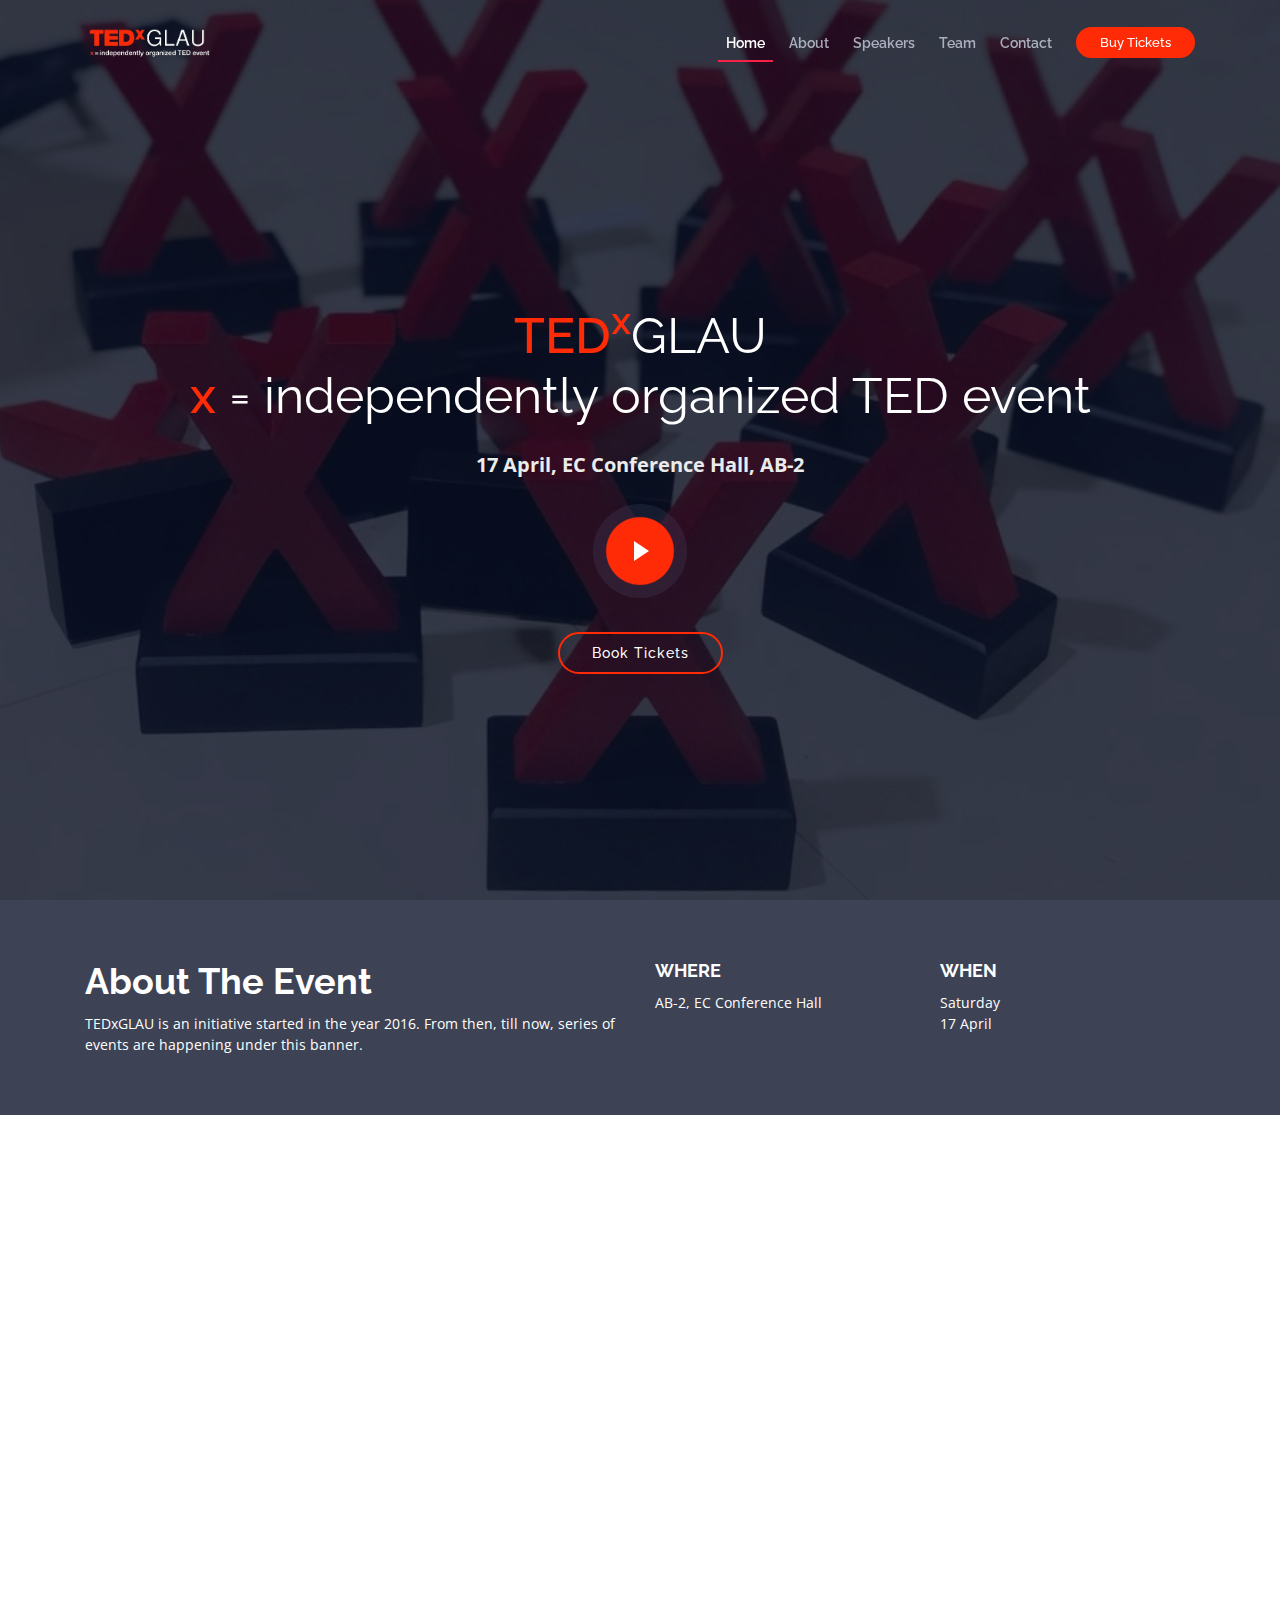
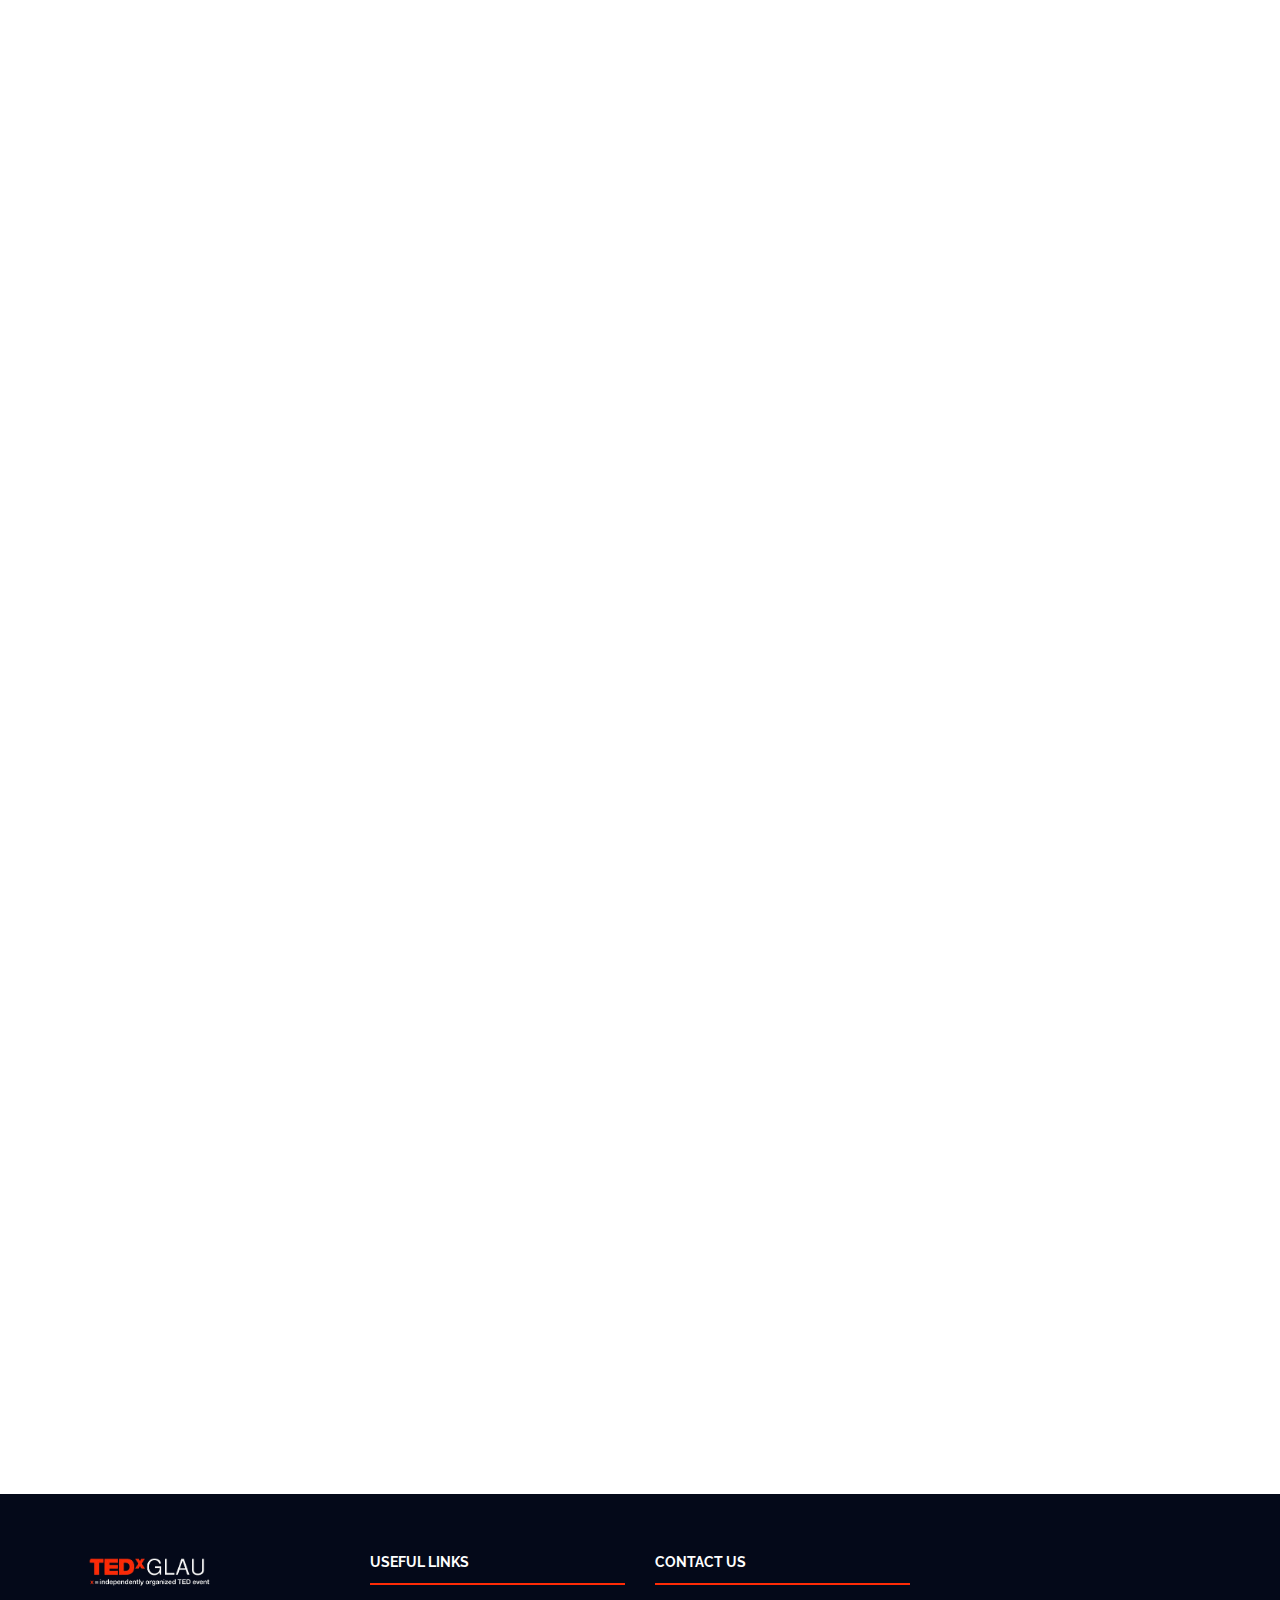
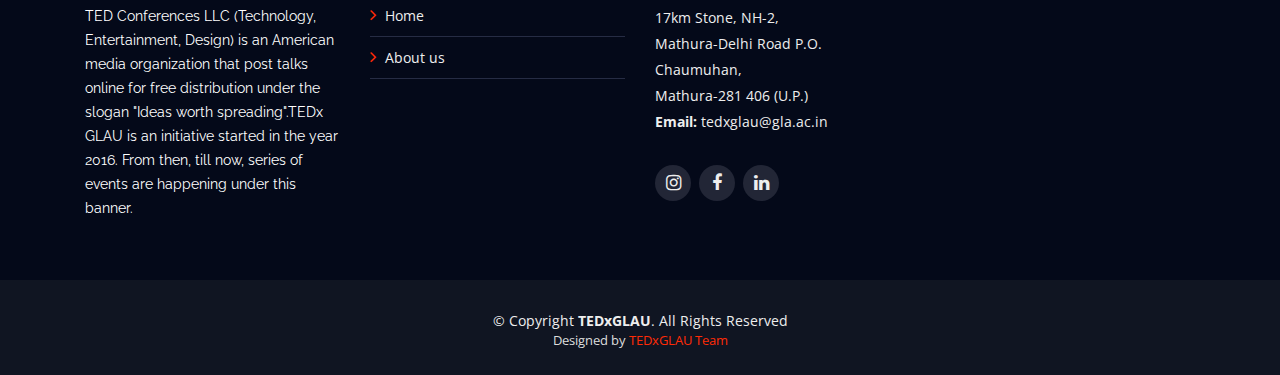
==== commit 40fe0b25: "Update index.html" ====
--- a/index.html
+++ b/index.html
@@ -122,7 +122,7 @@
         <div class="row">
           <div class="col-lg-4 col-md-6">
             <div class="speaker">
-              <img src="img/speakers/Speaker_1.jpeg" alt="Speaker 1" class="img-fluid">
+              <img src="img/speakers/Speaker_1.png" alt="Speaker 1" class="img-fluid">
               <div class="details">
                 <h3><a href="speaker-details1.html" target="blank">Sanchit Jain</a></h3>
                 <p>Educator</p>
@@ -131,7 +131,7 @@
           </div>
           <div class="col-lg-4 col-md-6">
             <div class="speaker">
-              <img src="img/speakers/Speaker_2.jpeg" alt="Speaker 2" class="img-fluid">
+              <img src="img/speakers/Speaker_2.png" alt="Speaker 2" class="img-fluid">
               <div class="details">
                 <h3><a href="speaker-details2.html" target="blank">Brigadier Jayant Tiwari</a></h3>
                 <p>Shaurya Chakra Armed Forces</p>
@@ -141,7 +141,7 @@
           </div>
           <div class="col-lg-4 col-md-6">
             <div class="speaker">
-              <img src="img/speakers/Speaker_3.jpeg" alt="Speaker 3" class="img-fluid">
+              <img src="img/speakers/Speaker_3.png" alt="Speaker 3" class="img-fluid">
               <div class="details">
                 <h3><a href="speaker-details3.html" target="blank">Siji Varghese</a></h3>
                 <p>Professional Speaker</p>
@@ -150,7 +150,7 @@
           </div>
           <div class="col-lg-4 col-md-6">
             <div class="speaker">
-              <img src="img/speakers/Speaker_4.jpeg" alt="Speaker 4" class="img-fluid">
+              <img src="img/speakers/Speaker_4.png" alt="Speaker 4" class="img-fluid">
               <div class="details">
                 <h3><a href="speaker-details4.html" target="blank">Gupteshwar Pandey</a></h3>
                 <p>Civil Services</p>
@@ -160,9 +160,9 @@
           </div>
           <div class="col-lg-4 col-md-6">
             <div class="speaker">
-              <img src="img/speakers/Speaker_5.jpeg" alt="Speaker 5" class="img-fluid">
-              <div class="details">
-                <h3><a href="speaker-details5.html">Prakhar Gupta</a></h3>
+              <img src="img/speakers/Speaker_5.png" alt="Speaker 5" class="img-fluid">
+              <div class="details">
+                <h3><a href="speaker-details5.html" target="blank">Prakhar Gupta</a></h3>
                 <p>Social Commentator</p>
                 
               </div>
@@ -170,99 +170,61 @@
           </div>
           <div class="col-lg-4 col-md-6">
             <div class="speaker">
-              <img src="img/speakers/2.jpeg" alt="Speaker 6" class="img-fluid">
-              <div class="details">
-                <h3><a href="speaker-details.html">Coming Soon</a></h3>
-                <p></p>
-               
-              </div>
-            </div>
-          </div>
-          <div class="col-lg-4 col-md-6">
-            <div class="speaker">
-              <img src="img/speakers/2.jpeg" alt="Speaker 6" class="img-fluid">
-              <div class="details">
-                <h3><a href="speaker-details.html">Coming Soon</a></h3>
-                <p></p>
-               
-              </div>
-            </div>
-          </div>
-          <div class="col-lg-4 col-md-6">
-            <div class="speaker">
-              <img src="img/speakers/2.jpeg" alt="Speaker 6" class="img-fluid">
-              <div class="details">
-                <h3><a href="speaker-details.html">Coming Soon</a></h3>
-                <p></p>
-               
-              </div>
-            </div>
-          </div>
-          <div class="col-lg-4 col-md-6">
-            <div class="speaker">
-              <img src="img/speakers/2.jpeg" alt="Speaker 6" class="img-fluid">
-              <div class="details">
-                <h3><a href="speaker-details.html">Coming Soon</a></h3>
-                <p></p>
-               
-              </div>
-            </div>
-          </div>
-          <!-- <div class="col-lg-4 col-md-6">
-            <div class="speaker">
-              <img src="img/speakers/2.jpeg" alt="Speaker 6" class="img-fluid">
-              <div class="details">
-                <h3><a href="speaker-details.html">Coming Soon</a></h3>
-                <p></p>
-               
-              </div>
-            </div>
-          </div> -->
+              <img src="img/speakers/Speaker_6.png" alt="Speaker 6" class="img-fluid">
+              <div class="details">
+                <h3><a href="speaker-details6.html" target="blank">Gaurav Gupta</a></h3>
+                <p>Entrepreneur</p>
+               
+              </div>
+            </div>
+          </div>
+          <div class="col-lg-4 col-md-6">
+            <div class="speaker">
+              <img src="img/speakers/Speaker_7.png" alt="Speaker 7" class="img-fluid">
+              <div class="details">
+                <h3><a href="speaker-details7.html" target="blank">King</a></h3>
+                <p>Singer</p>
+               
+              </div>
+            </div>
+          </div>
+          <div class="col-lg-4 col-md-6">
+            <div class="speaker">
+              <img src="img/speakers/8.png" alt="Speaker 8" class="img-fluid">
+              <div class="details">
+                <h3><a href="speaker-details8.html" target="blank">Siddharth Warrier </a></h3>
+                <p>Neuroscience</p>
+               
+              </div>
+            </div>
+          </div>
+          <div class="col-lg-4 col-md-6">
+            <div class="speaker">
+              <img src="img/speakers/9.png" alt="Speaker 9" class="img-fluid">
+              <div class="details">
+                <h3><a href="speaker-details9.html" target="blank">Yogesh Nagar</a></h3>
+                <p>Tech Innovator</p>
+               
+              </div>
+            </div>
+          </div>
+           <div class="col-lg-4 col-md-6">
+            <div class="speaker">
+              <img src="img/speakers/10.png" alt="Speaker 10" class="img-fluid">
+              <div class="details">
+                <h3><a href="speaker-details10.html" target="blank">Simran Dhanwani</a></h3>
+                <p>Actress</p>
+               
+              </div>
+            </div>
+          </div> 
         </div>
       </div>
 
     </section>
 
 
-    <!--==========================
-      Sponsors Section
-    ============================-->
-<!--     <section id="supporters" class="section-with-bg wow fadeInUp">
-
-      <div class="container">
-        <div class="section-header">
-          <h2>History</h2>
-        </div>
-
-        <div class="row no-gutters supporters-wrap clearfix">
- -->
-
-
-<!--           <div class="col-lg-3 col-md-4 col-xs-6">
-            <div class="supporter-logo">
-              <a href="tedx1.html" target="blank"> <img src="img/TEDxGLAU-1.03.png" class="img-fluid" alt=""> </a>
-            </div>
-          </div>
-
-          <div class="col-lg-3 col-md-4 col-xs-6">
-            <div class="supporter-logo">
-              <a href="tedx2.html" target="blank"> <img src="img/TEDxGLAU-2.03.png" class="img-fluid" alt=""> </a>
-            </div>
-          </div>
-
-          <div class="col-lg-3 col-md-4 col-xs-6">
-            <div class="supporter-logo">
-              <a href="tedx3.html" target="blank"> <img src="img/TEDxGLAU-3.03.png" class="img-fluid" alt=""> </a>
-            </div>
-          </div>
-
-          <div class="col-lg-3 col-md-4 col-xs-6">
-            <div class="supporter-logo">
-              <a href="tedx4.html" target="blank"> <img src="img/TEDxGLAU-4.03.png" class="img-fluid" alt=""> </a>
-            </div>
-          </div>
- -->
-        </div>
+  
 
       </div>
 
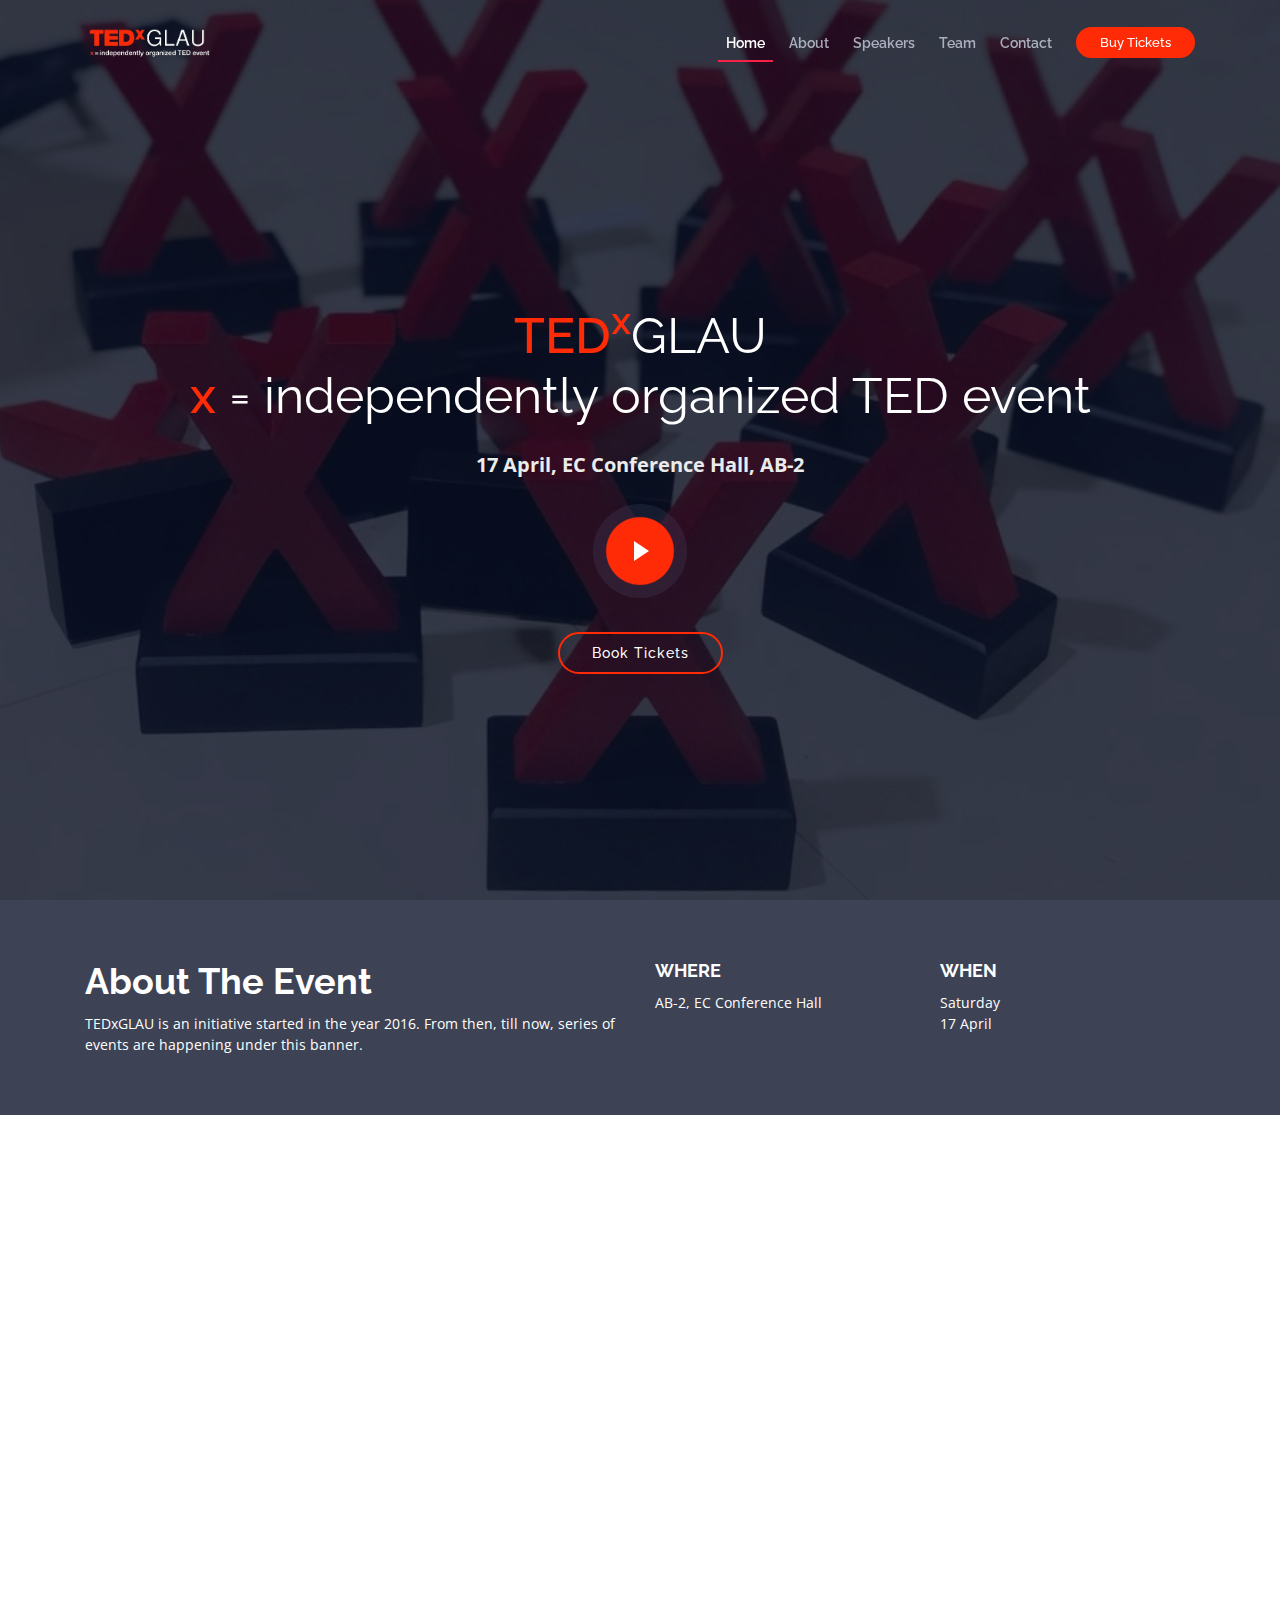
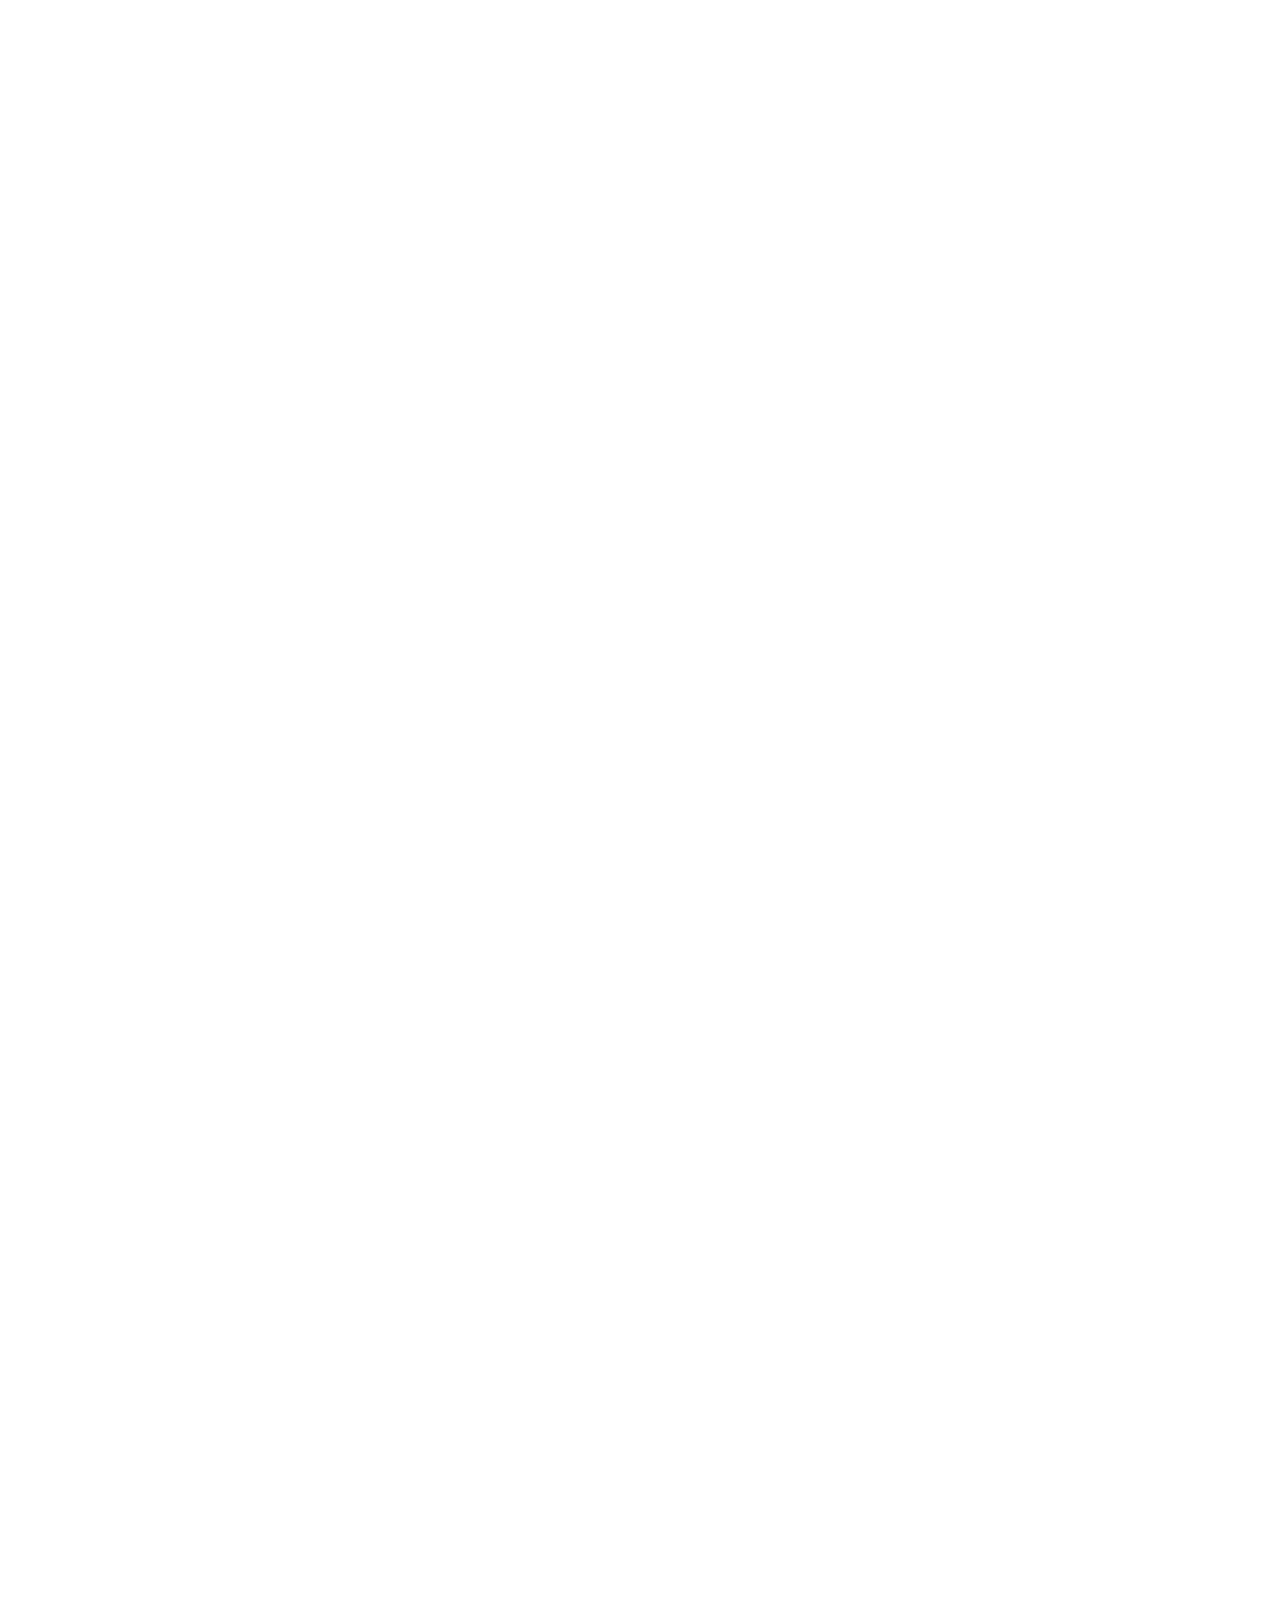
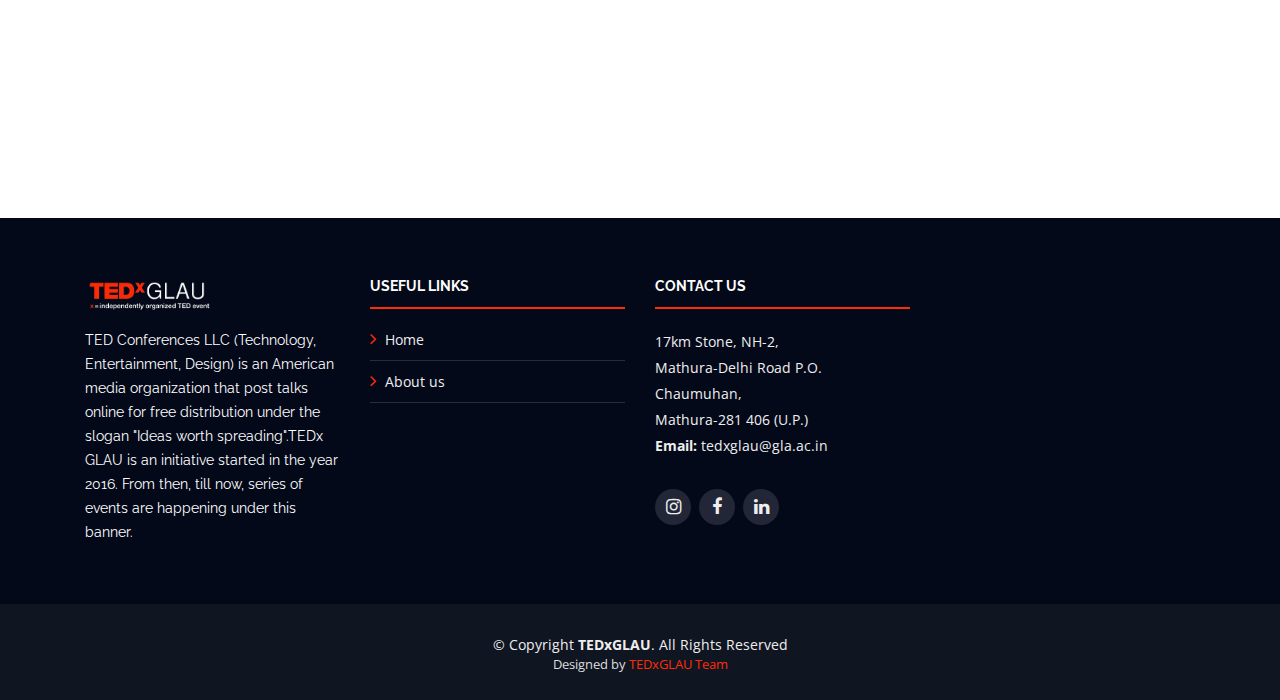
==== commit c2411b72: "Update index.html" ====
--- a/index.html
+++ b/index.html
@@ -190,7 +190,7 @@
           </div>
           <div class="col-lg-4 col-md-6">
             <div class="speaker">
-              <img src="img/speakers/8.png" alt="Speaker 8" class="img-fluid">
+              <img src="img/speakers/Speaker_8.png" alt="Speaker 8" class="img-fluid">
               <div class="details">
                 <h3><a href="speaker-details8.html" target="blank">Siddharth Warrier </a></h3>
                 <p>Neuroscience</p>
@@ -200,7 +200,7 @@
           </div>
           <div class="col-lg-4 col-md-6">
             <div class="speaker">
-              <img src="img/speakers/9.png" alt="Speaker 9" class="img-fluid">
+              <img src="img/speakers/Speaker_9.png" alt="Speaker 9" class="img-fluid">
               <div class="details">
                 <h3><a href="speaker-details9.html" target="blank">Yogesh Nagar</a></h3>
                 <p>Tech Innovator</p>
@@ -210,7 +210,7 @@
           </div>
            <div class="col-lg-4 col-md-6">
             <div class="speaker">
-              <img src="img/speakers/10.png" alt="Speaker 10" class="img-fluid">
+              <img src="img/speakers/Speaker_10.png" alt="Speaker 10" class="img-fluid">
               <div class="details">
                 <h3><a href="speaker-details10.html" target="blank">Simran Dhanwani</a></h3>
                 <p>Actress</p>
